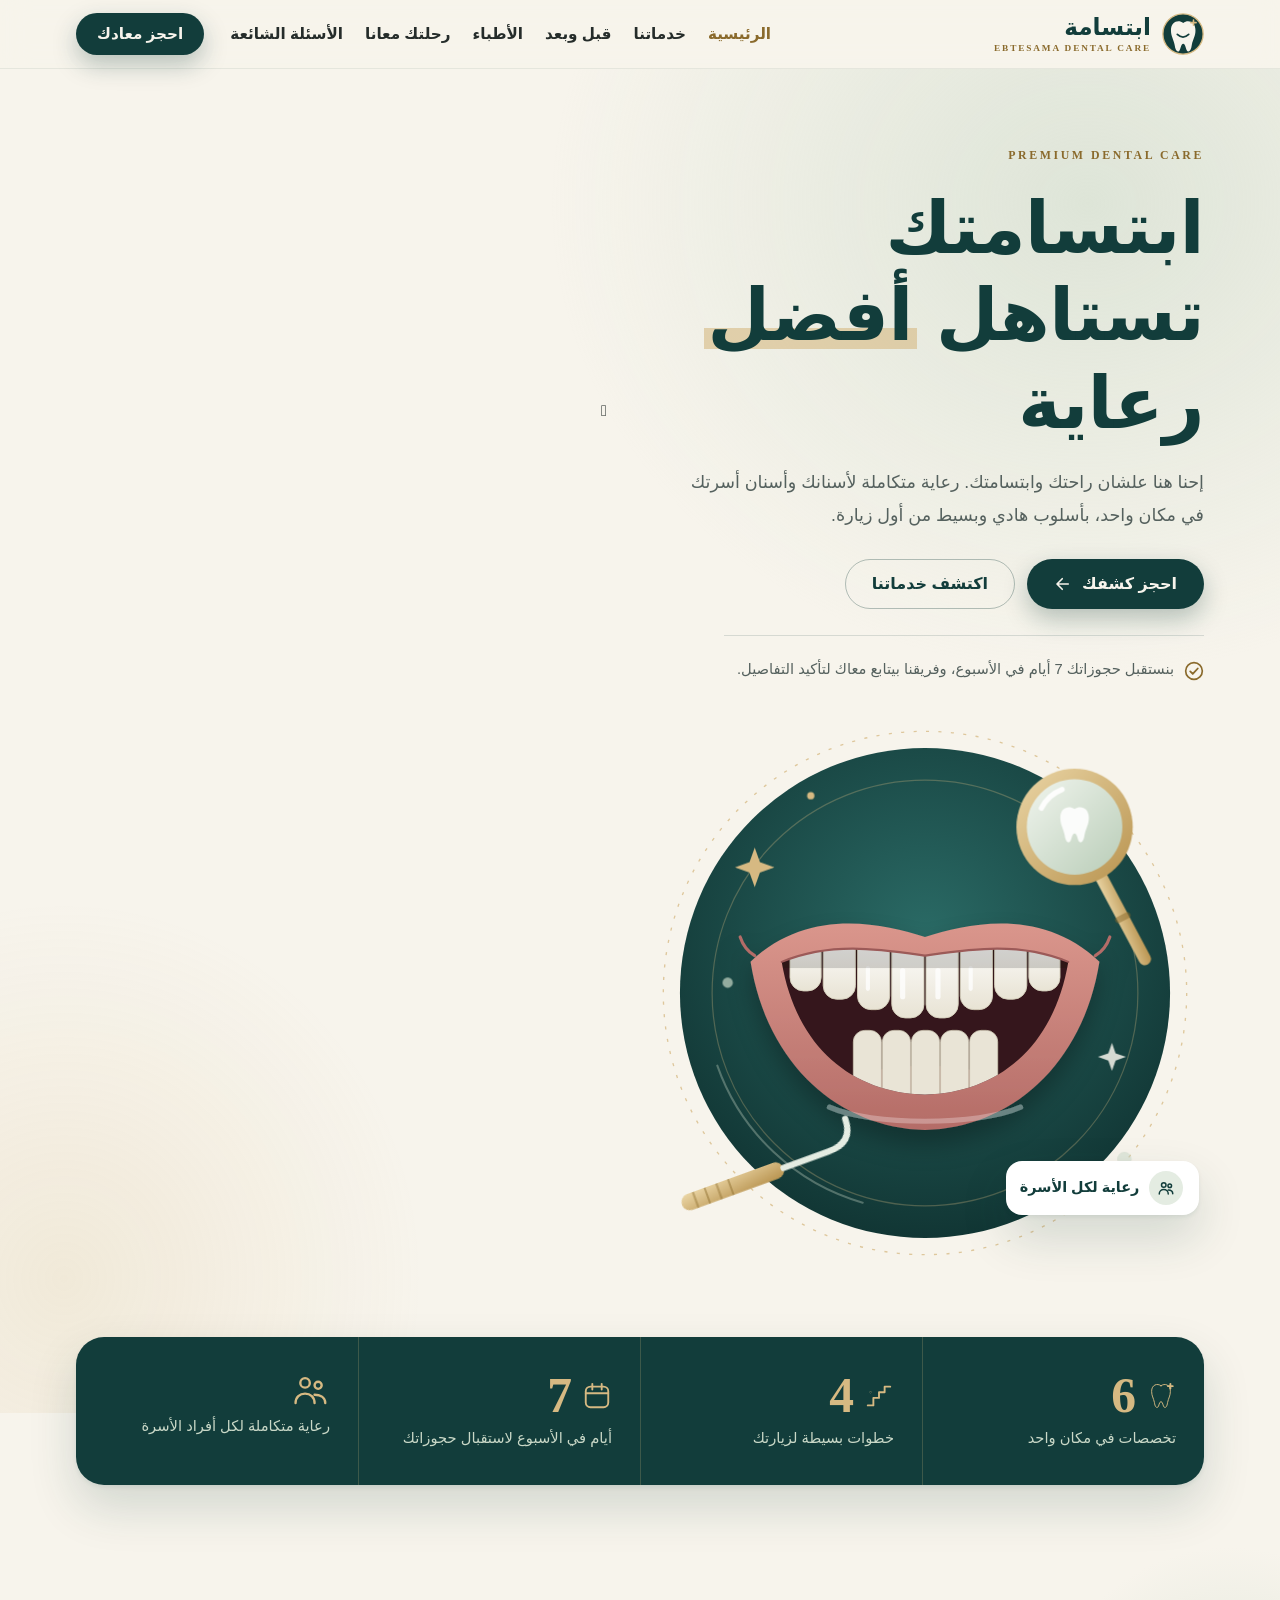
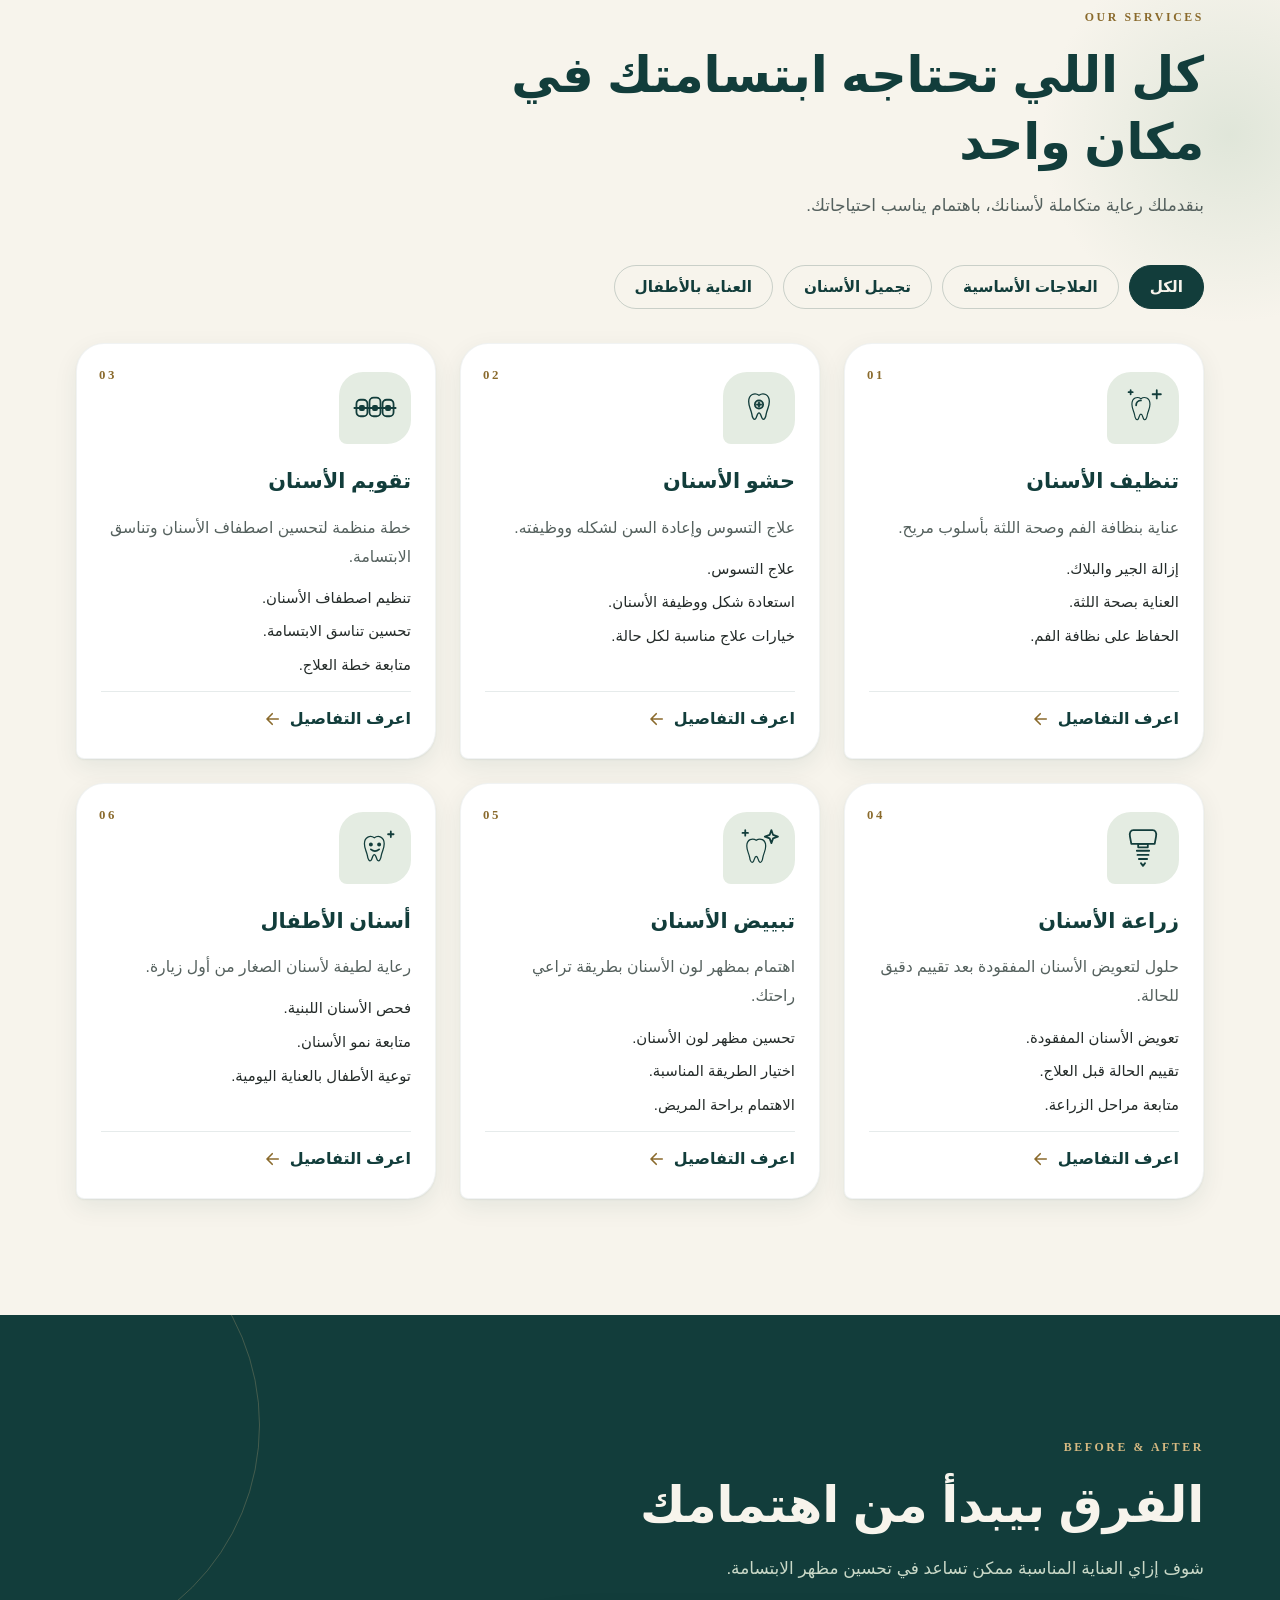
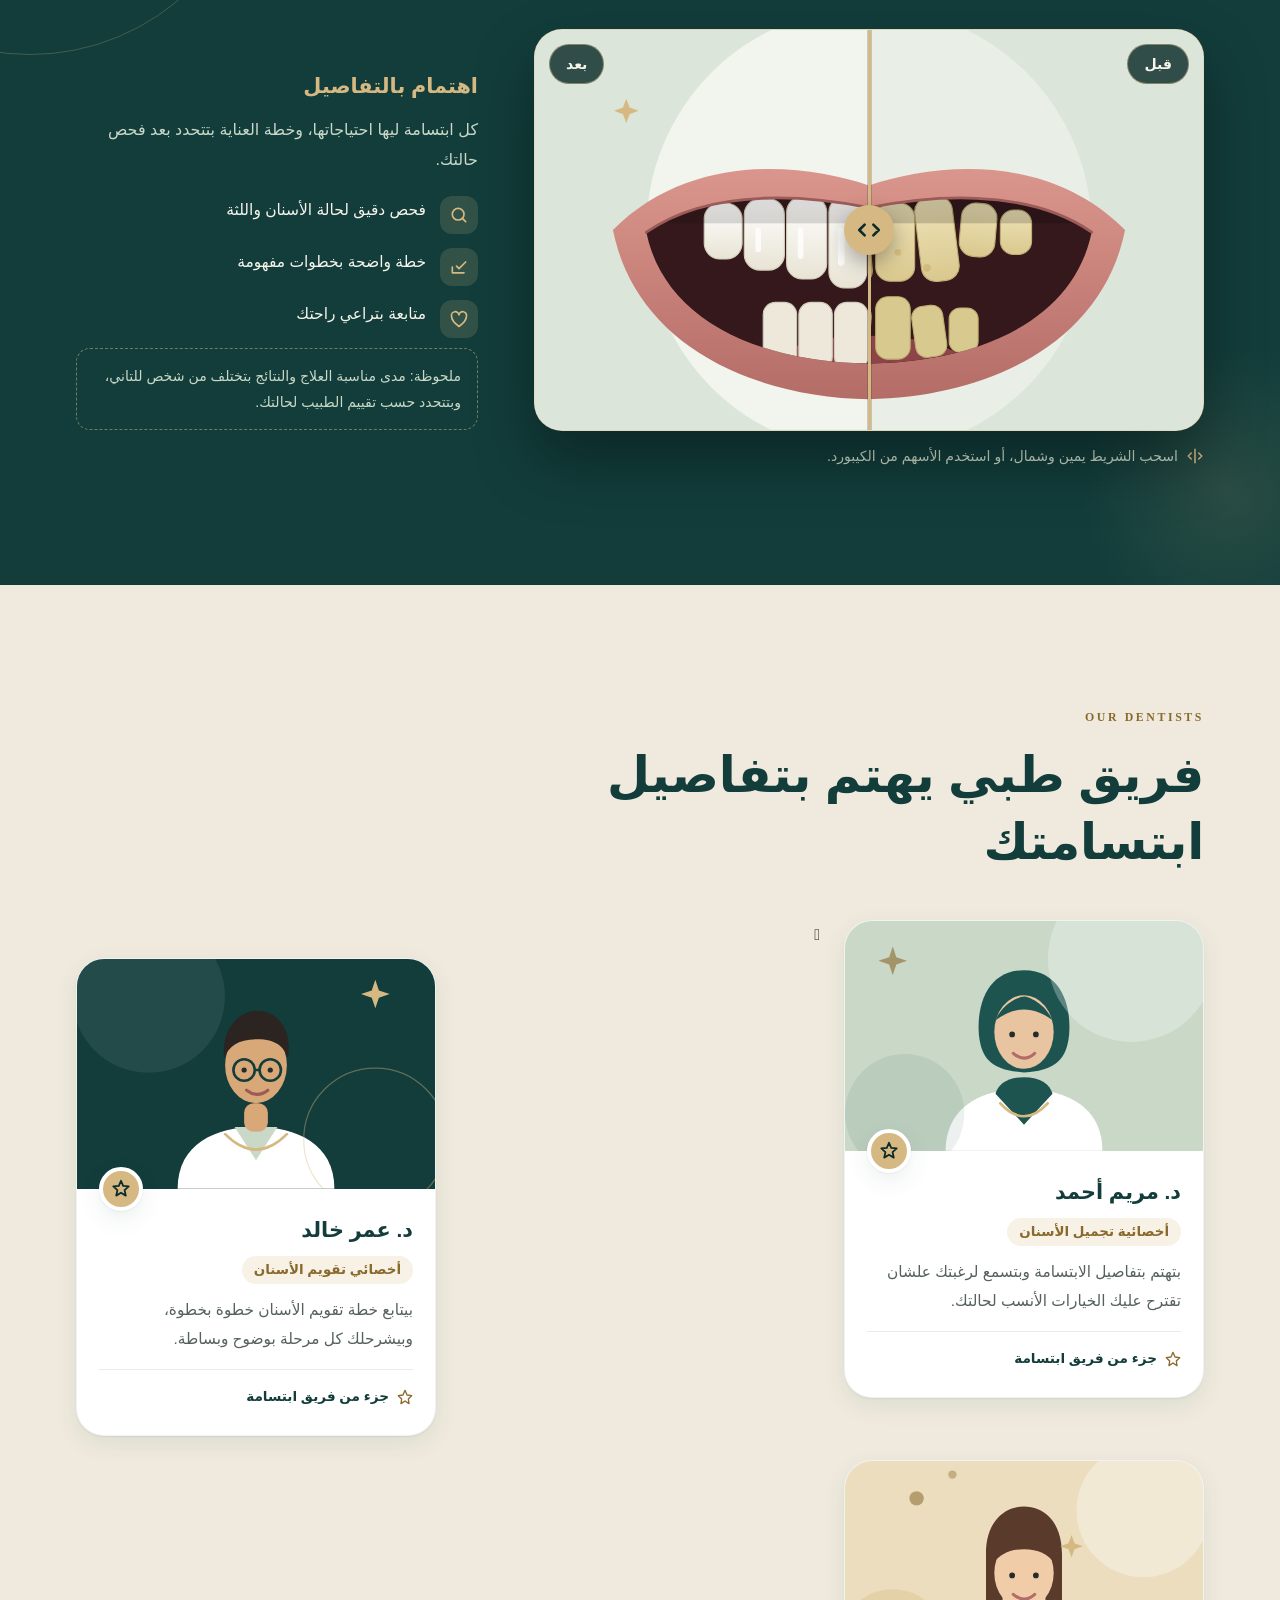
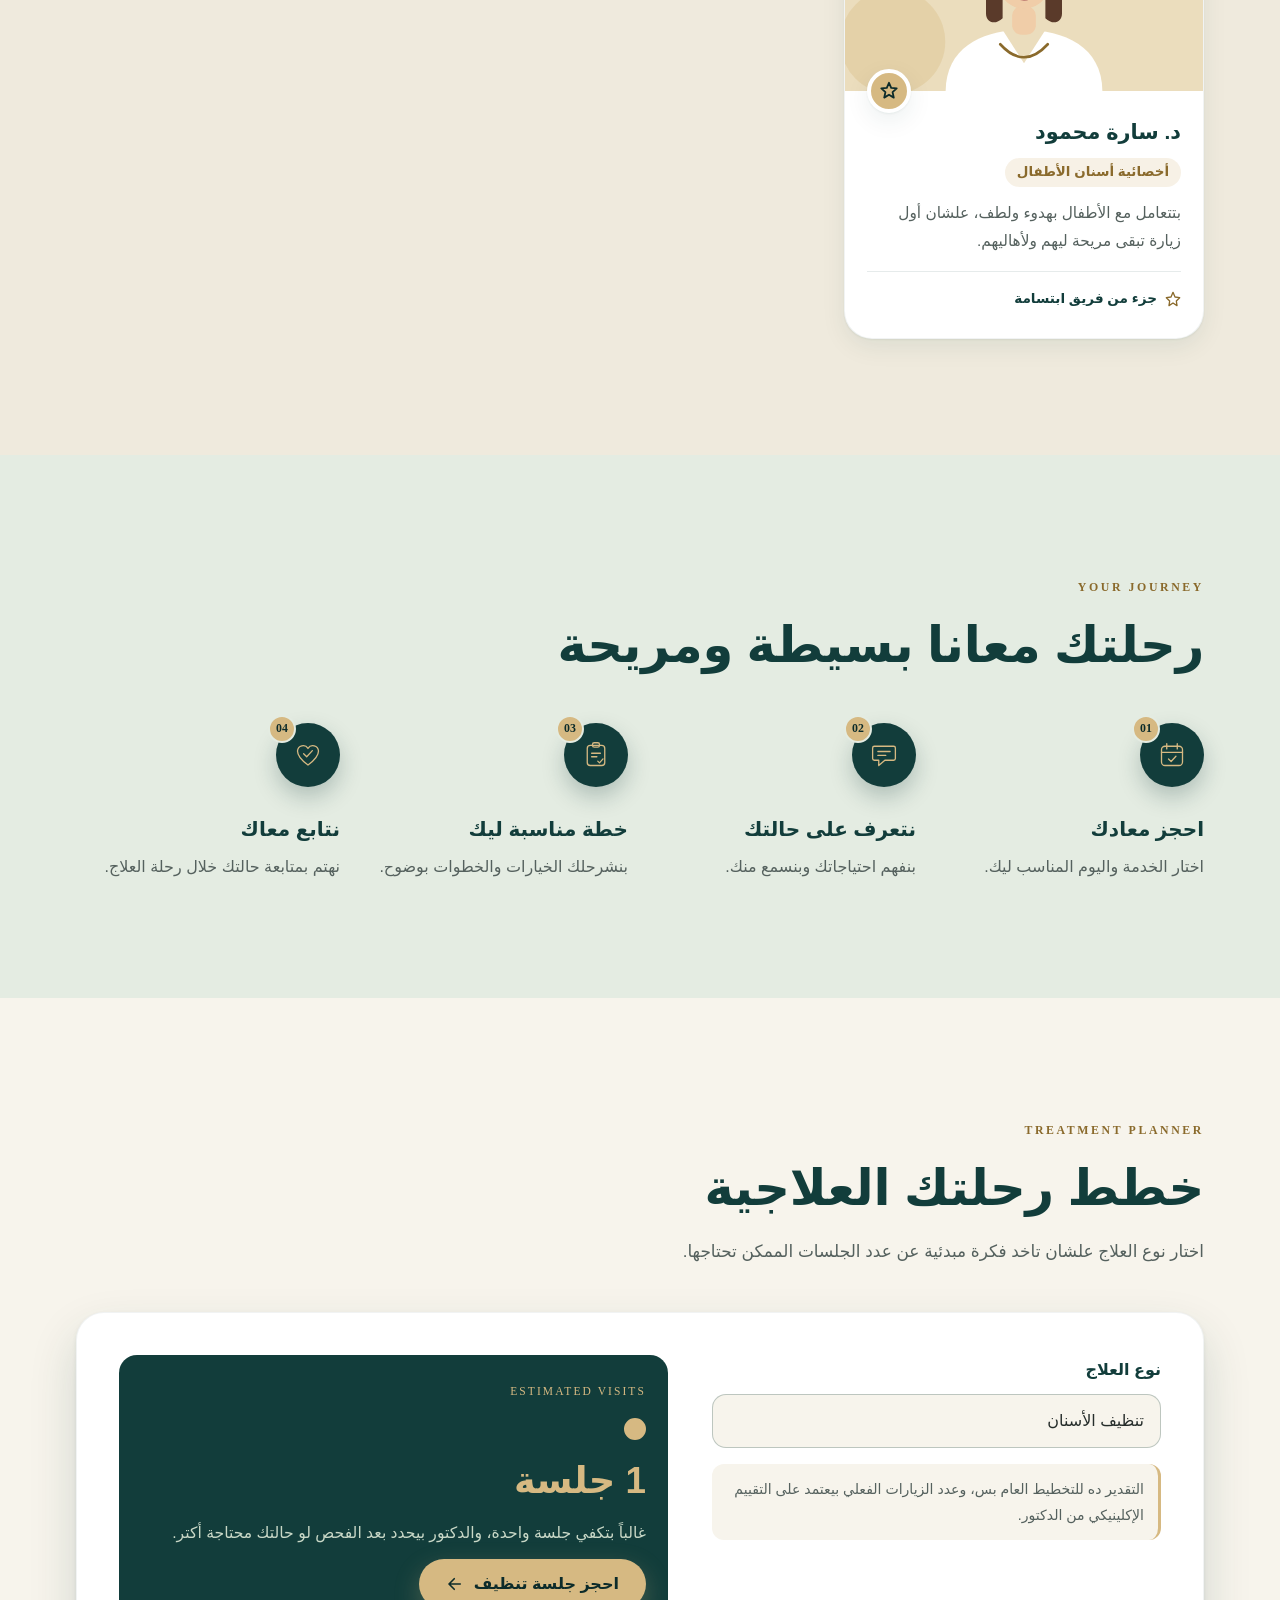
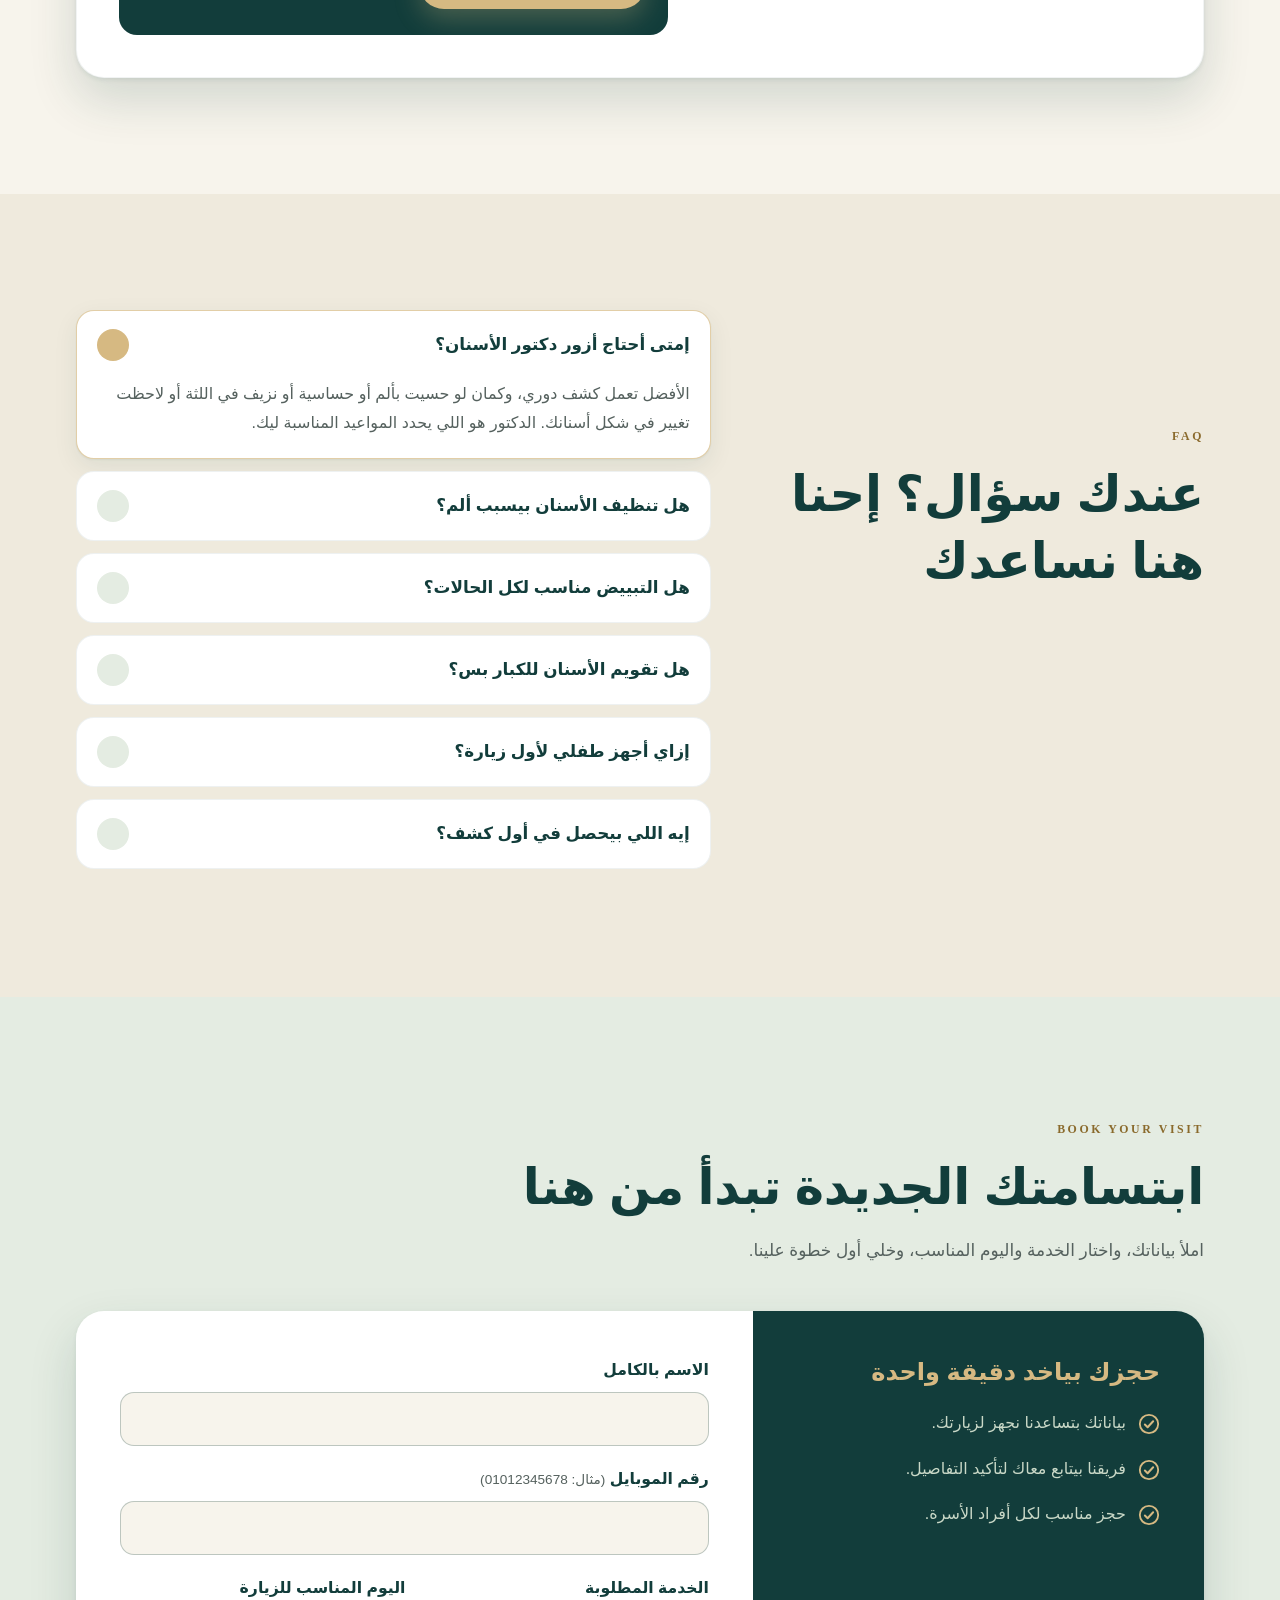
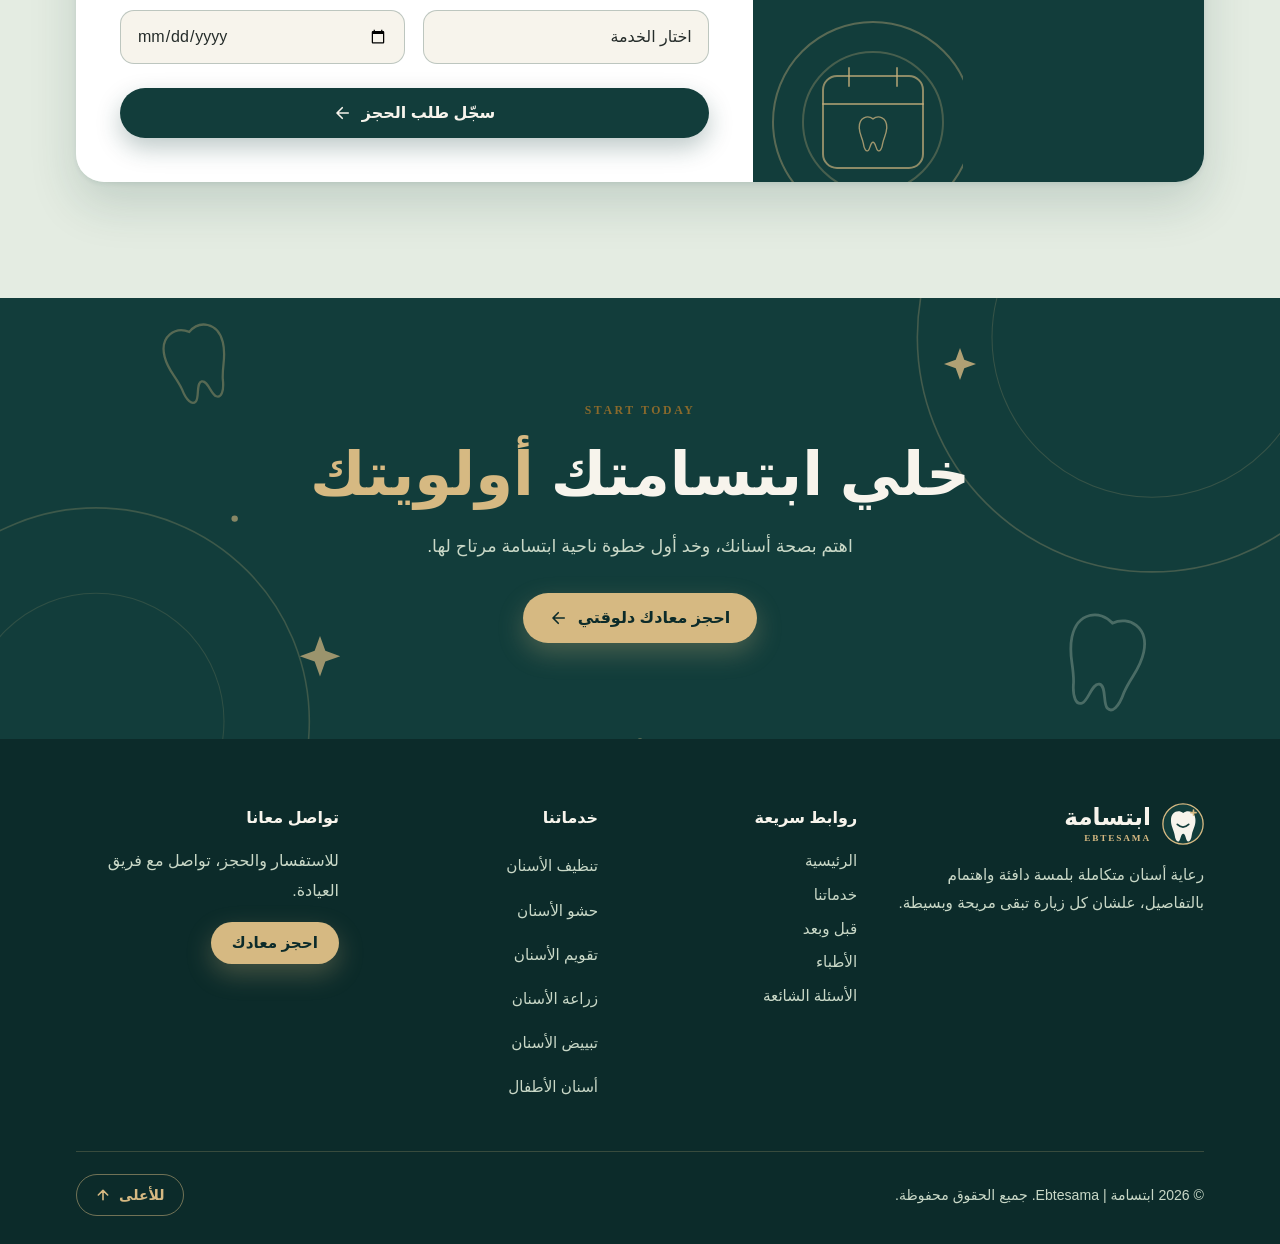
==== dental/index.html @ 40b33aa2 "Update fmt.Println message from 'Hello' to 'Goodbye'" ====
<!DOCTYPE html>

<html lang="ar" dir="rtl">
<head>
<meta charset="UTF-8">
<meta name="viewport" content="width=device-width, initial-scale=1">
<meta name="theme-color" content="
#123D3B">
<meta name="description" content="ابتسامة | Ebtesama — رعاية متكاملة لأسنانك وأسنان أسرتك في مكان واحد.">
<title>ابتسامة | Ebtesama — عيادة أسنان</title>
<style>
/* ===== Design tokens ===== */
:root{
--petrol:
#123D3B; --petrol-2:
#0C2B2A; --petrol-3:
#1D5450;
--ivory:
#F7F4EC; --ivory-2:
#EFEADD; --sage:
#C9D8C7; --sage-2:
#E4ECE2;
--champ:
#D6B982; --champ-d:
#8A6A2C; --char:
#252C2A; --muted:
#55615E; --white:#fff;
--err:
#A63A2B;
--r-lg:28px; --r-md:18px;
--shadow-1:0 1px 2px rgba(18,61,59,.06),0 8px 24px rgba(18,61,59,.08);
--shadow-2:0 2px 4px rgba(18,61,59,.08),0 22px 48px rgba(18,61,59,.16);
--font:"Segoe UI","Noto Sans Arabic","Geeza Pro",Tahoma,Arial,system-ui,sans-serif;
--serif:Georgia,"Times New Roman",serif;
--ease:cubic-bezier(.22,.8,.3,1);
--header-h:68px;
}
*,*::before,*::after{box-sizing:border-box}
html{scroll-behavior:smooth;-webkit-text-size-adjust:100%}
body{margin:0;font-family:var(--font);background:var(--ivory);color:var(--char);line-height:1.85;font-size:1rem;overflow-x:clip}
body.lock{overflow:hidden}
img,svg{max-width:100%}
h1,h2,h3,p,ul,ol{margin:0}
ul,ol{padding:0;list-style:none}
a{color:inherit;text-decoration:none}
button,input,select{font:inherit;color:inherit}
button{cursor:pointer}
section[id]{scroll-margin-top:var(--header-h)}
[tabindex="-1"]:focus{outline:none}
:focus-visible{outline:3px solid var(--champ-d);outline-offset:3px;border-radius:6px}
.on-dark :focus-visible,.dark :focus-visible{outline-color:var(--champ)}
.sr-only{position:absolute;width:1px;height:1px;overflow:hidden;clip:rect(0 0 0 0);white-space:nowrap}
.skip{position:absolute;inset-inline-start:12px;top:-60px;background:var(--petrol);color:var(--ivory);padding:10px 16px;border-radius:10px;z-index:200;transition:top .2s}
.skip:focus{top:10px}
.wrap{width:100%;max-width:1200px;margin-inline:auto;padding-inline:20px}
@media(min-width:768px){.wrap{padding-inline:36px}}
.section{position:relative;padding-block:76px;overflow:hidden}
@media(min-width:1024px){.section{padding-block:116px}}
.dark{background:var(--petrol);color:var(--ivory)}
.shape{position:absolute;pointer-events:none;border-radius:50%}

/* ===== Reusable ===== */
.kicker{display:inline-flex;align-items:center;gap:10px;font-family:var(--serif);font-size:.74rem;letter-spacing:.22em;text-transform:uppercase;color:var(--champ-d);font-weight:700}
.kicker::before{content:””;width:28px;height:1.5px;background:currentColor;display:inline-block}
.dark .kicker{color:var(--champ)}
.sec-head{max-width:720px;margin-bottom:44px}
.sec-head h2{font-size:clamp(1.85rem,5.4vw,3.1rem);line-height:1.35;font-weight:800;margin-top:12px;color:var(--petrol);letter-spacing:-.2px}
.dark .sec-head h2{color:var(--ivory)}
.sec-head p{margin-top:14px;color:var(--muted);font-size:1.06rem;max-width:560px}
.dark .sec-head p{color:var(--sage)}
.btn{display:inline-flex;align-items:center;justify-content:center;gap:10px;min-height:50px;padding:0 26px;border-radius:999px;border:1.5px solid transparent;font-weight:700;font-size:1rem;line-height:1;transition:transform .25s var(--ease),box-shadow .25s,background .25s,color .25s,border-color .25s;white-space:nowrap}
.btn svg{width:18px;height:18px;flex:none;transition:transform .25s var(--ease)}
.btn:hover svg{transform:translateX(-4px)}
.btn:active{transform:scale(.97)}
.btn-primary{background:var(--petrol);color:var(--ivory);box-shadow:0 10px 24px rgba(18,61,59,.28)}
.btn-primary:hover{background:var(--petrol-3);transform:translateY(-2px)}
.btn-gold{background:var(--champ);color:var(--petrol-2);box-shadow:0 10px 26px rgba(214,185,130,.28)}
.btn-gold:hover{background:
#E2C994;transform:translateY(-2px)}
.btn-ghost{background:transparent;border-color:rgba(18,61,59,.3);color:var(--petrol)}
.btn-ghost:hover{background:rgba(18,61,59,.06);transform:translateY(-2px)}
.btn-sm{min-height:42px;padding:0 20px;font-size:.95rem}
.reveal{}
.js .reveal{opacity:0;transform:translateY(24px);transition:opacity .8s var(--ease),transform .8s var(--ease);transition-delay:var(--d,0s)}
.js .reveal.in{opacity:1;transform:none}

/* ===== Header ===== */
.hdr{position:sticky;top:0;z-index:100;background:rgba(247,244,236,.9);-webkit-backdrop-filter:blur(14px);backdrop-filter:blur(14px);border-bottom:1px solid rgba(18,61,59,.08)}
.hdr-in{height:var(--header-h);display:flex;align-items:center;justify-content:space-between;gap:12px}
.brand{display:flex;align-items:center;gap:11px}
.brand svg{width:42px;height:42px;flex:none}
.brand-t{display:flex;flex-direction:column;line-height:1.15}
.brand-t b{font-size:1.45rem;font-weight:800;color:var(--petrol)}
.brand-t small{font-family:var(--serif);font-size:.58rem;letter-spacing:.2em;color:var(--champ-d);font-weight:700;margin-top:2px}
.nav{position:absolute;top:100%;inset-inline:0;background:var(--ivory);border-bottom:1px solid rgba(18,61,59,.1);box-shadow:0 24px 40px rgba(18,61,59,.14);padding:12px 20px 24px;visibility:hidden;opacity:0;transform:translateY(-10px);transition:opacity .3s var(--ease),transform .3s var(--ease),visibility .3s}
.nav.open{visibility:visible;opacity:1;transform:none}
.nav ul{display:flex;flex-direction:column}
.nav a.lnk{display:block;padding:14px 4px;font-weight:600;font-size:1.05rem;border-bottom:1px solid rgba(18,61,59,.08);position:relative}
.nav a.lnk[aria-current="true"]{color:var(--champ-d)}
.nav .btn{width:100%;margin-top:18px}
.hdr-cta{display:none}
.burger{width:46px;height:46px;border-radius:14px;border:1.5px solid rgba(18,61,59,.2);background:transparent;display:grid;place-content:center;gap:5px;padding:0}
.burger span{display:block;width:20px;height:2px;background:var(--petrol);border-radius:2px;transition:transform .3s var(--ease),opacity .2s}
.burger[aria-expanded="true"] span:nth-child(1){transform:translateY(7px) rotate(45deg)}
.burger[aria-expanded="true"] span:nth-child(2){opacity:0}
.burger[aria-expanded="true"] span:nth-child(3){transform:translateY(-7px) rotate(-45deg)}
@media(min-width:1100px){
.burger{display:none}
.nav{position:static;visibility:visible;opacity:1;transform:none;background:none;border:0;box-shadow:none;padding:0;display:flex;align-items:center;gap:26px}
.nav ul{flex-direction:row;gap:22px}
.nav a.lnk{padding:8px 0;border:0;font-size:.95rem}
.nav a.lnk::after{content:””;position:absolute;inset-inline:0;bottom:0;height:2px;background:var(--champ);transform:scaleX(0);transform-origin:right;transition:transform .35s var(--ease)}
.nav a.lnk:hover::after,.nav a.lnk[aria-current="true"]::after{transform:scaleX(1)}
.nav .btn{width:auto;margin:0}
}

/* ===== Hero ===== */
.hero{position:relative;padding-block:34px 120px;overflow:hidden;background:
radial-gradient(60% 50% at 85% 10%,rgba(201,216,199,.55),transparent 70%),
radial-gradient(40% 40% at 5% 90%,rgba(214,185,130,.18),transparent 70%),var(--ivory)}
.hero-grid{display:grid;gap:30px;align-items:center}
.hero-copy{position:relative;z-index:2}
.hero h1{font-size:clamp(2.35rem,9vw,4.5rem);line-height:1.22;font-weight:800;color:var(--petrol);margin-top:16px;letter-spacing:-.5px}
.hero h1 em{font-style:normal;background:linear-gradient(transparent 66%,rgba(214,185,130,.6) 66% 92%,transparent 92%);padding-inline:4px}
.hero-lead{margin-top:18px;font-size:1.1rem;color:var(--muted);max-width:520px}
.hero-ctas{display:flex;flex-wrap:wrap;gap:12px;margin-top:28px}
.hero-note{display:flex;align-items:flex-start;gap:10px;margin-top:26px;font-size:.92rem;color:var(--muted);max-width:480px;padding-top:20px;border-top:1px solid rgba(18,61,59,.14)}
.hero-note svg{width:20px;height:20px;flex:none;margin-top:5px;color:var(--champ-d)}
.hero-art-wrap{position:relative;width:min(100%,540px);margin-inline:auto}
.hero-art{width:100%;height:auto;display:block;overflow:visible}
.chip{position:absolute;inset-inline-start:-4px;bottom:9%;background:var(--white);border-radius:16px;padding:10px 16px 10px 14px;display:flex;align-items:center;gap:10px;box-shadow:var(--shadow-2);font-weight:700;font-size:.9rem;color:var(--petrol);animation:floaty 5s ease-in-out 4 alternate both}
.chip i{width:34px;height:34px;border-radius:50%;background:var(--sage-2);display:grid;place-items:center;color:var(--petrol)}
.chip svg{width:18px;height:18px}
@keyframes floaty{from{transform:translateY(0)}to{transform:translateY(-10px)}}
@keyframes spin{to{transform:rotate(360deg)}}
.fl-a{animation:floaty 5s ease-in-out 4 alternate both}
.fl-b{animation:floaty 7s ease-in-out 3 alternate both;animation-delay:.6s}
.fl-c{animation:floaty 6s ease-in-out 4 alternate-reverse both}
.fl-a,.fl-b,.fl-c{transform-box:fill-box}
@media(min-width:900px){
.hero{padding-block:70px 150px}
.hero-grid{grid-template-columns:1.05fr 1fr;gap:40px}
}

/* ===== Stats ===== */
.stats{position:relative;z-index:5;margin-top:-76px}
.stats-in{background:var(--petrol);border-radius:var(--r-lg);color:var(--ivory);display:grid;grid-template-columns:1fr 1fr;box-shadow:var(--shadow-2);position:relative;overflow:hidden}
.stats-in::before{content:””;position:absolute;inset-inline-end:-60px;top:-60px;width:180px;height:180px;border-radius:50%;border:1.5px solid rgba(214,185,130,.35)}
.stat{padding:26px 18px;position:relative;display:flex;flex-direction:column;gap:6px}
.stat:nth-child(odd){border-inline-end:1px solid rgba(214,185,130,.22)}
.stat:nth-child(-n+2){border-bottom:1px solid rgba(214,185,130,.22)}
.stat-top{display:flex;align-items:center;gap:10px}
.stat svg{width:30px;height:30px;color:var(--champ);flex:none}
.stat-num{font-family:var(--serif);font-size:2.6rem;font-weight:700;line-height:1;color:var(--champ);font-variant-numeric:tabular-nums}
.stat p{font-size:.92rem;color:var(--sage);line-height:1.6}
@media(min-width:900px){
.stats-in{grid-template-columns:repeat(4,1fr)}
.stat{padding:34px 28px}
.stat,.stat:nth-child(odd),.stat:nth-child(-n+2){border:0;border-inline-end:1px solid rgba(214,185,130,.22)}
.stat:last-child{border-inline-end:0}
.stat-num{font-size:3.1rem}
}

/* ===== Services ===== */
#services{background:var(--ivory)}
.filters{display:flex;flex-wrap:wrap;gap:10px;margin-bottom:34px}
.fbtn{min-height:44px;padding:0 20px;border-radius:999px;border:1.5px solid rgba(18,61,59,.2);background:transparent;font-weight:700;font-size:.95rem;color:var(--petrol);transition:all .25s var(--ease)}
.fbtn:hover{background:rgba(18,61,59,.06)}
.fbtn[aria-pressed="true"]{background:var(--petrol);color:var(--ivory);border-color:var(--petrol)}
.svc-grid{display:grid;gap:20px;grid-template-columns:1fr}
@media(min-width:700px){.svc-grid{grid-template-columns:1fr 1fr}}
@media(min-width:1024px){.svc-grid{grid-template-columns:repeat(3,1fr);gap:24px}}
.svc{position:relative;background:var(--white);border-radius:var(--r-lg) var(--r-lg) var(--r-lg) 8px;padding:28px 24px 24px;display:flex;flex-direction:column;gap:12px;box-shadow:var(--shadow-1);cursor:pointer;overflow:hidden;border:1px solid rgba(18,61,59,.06);transition:opacity .5s var(--ease),transform .4s var(--ease),box-shadow .4s}
.svc[hidden]{display:none}
.js .svc.reveal{transition:opacity .6s var(--ease),transform .4s var(--ease),box-shadow .4s;transition-delay:var(--d,0s)}
.js .svc.in:hover{transform:translateY(-8px);box-shadow:var(--shadow-2);transition-delay:0s}
.svc.is-out{opacity:0!important;transform:scale(.95)!important;transition-delay:0s!important}
.svc::after{content:””;position:absolute;inset-inline-end:-40px;top:-40px;width:120px;height:120px;border-radius:50%;background:radial-gradient(circle,rgba(214,185,130,.28),transparent 70%);transition:transform .5s var(--ease)}
.svc:hover::after{transform:scale(1.5)}
.svc-idx{position:absolute;inset-inline-end:22px;top:20px;font-family:var(--serif);font-size:.8rem;letter-spacing:.2em;color:var(--champ-d);font-weight:700;z-index:1}
.svc-ico{width:72px;height:72px;border-radius:24px 24px 24px 8px;background:var(--sage-2);color:var(--petrol);display:grid;place-items:center;position:relative;transition:transform .5s var(--ease),background .3s,color .3s}
.svc-ico::before{content:””;position:absolute;inset:-6px;border-radius:28px 28px 28px 12px;border:1.5px dashed rgba(138,106,44,.45);transition:transform .8s var(--ease)}
.svc:hover .svc-ico{background:var(--petrol);color:var(--champ)}
.svc:hover .svc-ico::before{transform:rotate(8deg) scale(1.04)}
.svc-ico svg{width:44px;height:44px}
.svc h3{font-size:1.3rem;font-weight:800;color:var(--petrol);margin-top:6px}
.svc>p{color:var(--muted);font-size:.98rem}
.svc ul{display:grid;gap:6px;margin-top:2px}
.svc li{display:flex;gap:10px;font-size:.93rem;align-items:flex-start}
.svc li::before{content:””;width:12px;height:2px;background:var(--champ);margin-top:.85em;flex:none;border-radius:2px}
.svc-more{margin-top:auto;padding:12px 0 0;border:0;background:none;font-weight:700;color:var(--petrol);display:inline-flex;align-items:center;gap:8px;align-self:flex-start;border-top:1px solid rgba(18,61,59,.1);width:100%}
.svc-more svg{width:18px;height:18px;transition:transform .3s var(--ease);color:var(--champ-d)}
.svc:hover .svc-more svg{transform:translateX(-6px)}

/* ===== Modal ===== */
.modal{position:fixed;inset:0;z-index:300;display:flex;align-items:flex-end;justify-content:center;background:rgba(12,43,42,.62);-webkit-backdrop-filter:blur(6px);backdrop-filter:blur(6px);opacity:0;transition:opacity .3s}
.modal[hidden]{display:none}
.modal.open{opacity:1}
.m-panel{position:relative;background:var(--ivory);width:100%;max-width:640px;max-height:92vh;overflow:auto;border-radius:28px 28px 0 0;padding:32px 22px 28px;transform:translateY(40px);transition:transform .4s var(--ease);box-shadow:var(--shadow-2)}
.modal.open .m-panel{transform:none}
@media(min-width:700px){.modal{align-items:center;padding:24px}.m-panel{border-radius:var(--r-lg);padding:40px}}
.m-close{position:absolute;inset-inline-start:14px;top:14px;width:44px;height:44px;border-radius:50%;border:1.5px solid rgba(18,61,59,.2);background:var(--white);display:grid;place-items:center;transition:transform .3s var(--ease),background .2s}
.m-close:hover{transform:rotate(90deg);background:var(--sage-2)}
.m-close svg{width:18px;height:18px}
.m-ico{width:76px;height:76px;border-radius:26px 26px 26px 8px;background:var(--petrol);color:var(--champ);display:grid;place-items:center;margin-bottom:14px}
.m-ico svg{width:46px;height:46px}
.m-panel h2{font-size:1.7rem;font-weight:800;color:var(--petrol);line-height:1.3}
.m-desc{margin-top:8px;color:var(--muted)}
.m-cols{display:grid;gap:18px;margin-top:22px}
@media(min-width:700px){.m-cols{grid-template-columns:1fr 1fr}}
.m-box{background:var(--white);border-radius:var(--r-md);padding:18px;border:1px solid rgba(18,61,59,.07)}
.m-box h3{font-size:.8rem;font-family:var(--serif);letter-spacing:.14em;color:var(--champ-d);text-transform:uppercase;margin-bottom:8px}
.m-box h3 span{font-family:var(--font);letter-spacing:0;font-size:1rem;color:var(--petrol);display:block;text-transform:none}
.m-box ul{display:grid;gap:8px}
.m-box li{display:flex;gap:10px;font-size:.95rem}
.m-box li::before{content:””;width:8px;height:8px;border-radius:50%;background:var(--champ);margin-top:.75em;flex:none}
.m-note{font-size:.85rem;color:var(--muted);margin-top:16px}
.m-foot{margin-top:22px;display:flex;flex-wrap:wrap;gap:10px}

/* ===== Before / After ===== */
#results{background:var(--petrol)}
.cmp-grid{display:grid;gap:34px;align-items:center}
@media(min-width:1000px){.cmp-grid{grid-template-columns:1.25fr .75fr;gap:56px}}
.cmp{position:relative;direction:ltr;width:100%;aspect-ratio:5/3;border-radius:var(--r-lg);overflow:hidden;box-shadow:0 30px 60px rgba(0,0,0,.35);border:1.5px solid rgba(214,185,130,.4);--pos:50%;user-select:none;-webkit-user-select:none;touch-action:pan-y;background:var(--sage-2)}
.cmp svg.layer{position:absolute;inset:0;width:100%;height:100%;display:block}
.cmp .after{clip-path:inset(0 calc(100% - var(--pos)) 0 0)}
.cmp-line{position:absolute;top:0;bottom:0;left:var(--pos);width:3px;margin-left:-1.5px;background:var(--champ);box-shadow:0 0 0 1px rgba(12,43,42,.2);pointer-events:none}
.cmp-handle{position:absolute;top:50%;left:var(--pos);width:50px;height:50px;margin:-25px 0 0 -25px;border-radius:50%;background:var(--champ);color:var(--petrol-2);display:grid;place-items:center;box-shadow:0 8px 20px rgba(0,0,0,.3);pointer-events:none;transition:transform .2s var(--ease)}
.cmp-handle svg{width:26px;height:26px}
.cmp:active .cmp-handle{transform:scale(1.12)}
.cmp input{position:absolute;inset:0;width:100%;height:100%;margin:0;opacity:0;cursor:ew-resize;touch-action:pan-y;-webkit-appearance:none;appearance:none}
.cmp input:focus-visible~.cmp-handle{outline:3px solid var(--white);outline-offset:3px}
.tag{position:absolute;top:14px;padding:6px 16px;border-radius:999px;background:rgba(12,43,42,.82);color:var(--ivory);font-weight:700;font-size:.88rem;direction:rtl;pointer-events:none;border:1px solid rgba(214,185,130,.5)}
.tag.a{left:14px}.tag.b{right:14px}
.cmp-side p{color:var(--sage);margin-top:10px}
.cmp-side ul{display:grid;gap:14px;margin-top:22px}
.cmp-side li{display:flex;gap:14px;align-items:flex-start}
.cmp-side li i{width:38px;height:38px;border-radius:12px;background:rgba(214,185,130,.16);color:var(--champ);display:grid;place-items:center;flex:none}
.cmp-side li svg{width:20px;height:20px}
.cmp-side li span{font-size:.97rem;color:var(--ivory)}
.cmp-cap{margin-top:22px;padding:14px 16px;border-radius:14px;border:1px dashed rgba(214,185,130,.5);font-size:.88rem;color:var(--sage)}
.cmp-hint{margin-top:12px;font-size:.88rem;color:var(--sage);display:flex;align-items:center;gap:8px}
.cmp-hint svg{width:18px;height:18px;color:var(--champ)}

/* ===== Doctors ===== */
#doctors{background:var(--ivory-2)}
.docs{display:grid;gap:24px}
@media(min-width:760px){.docs{grid-template-columns:repeat(3,1fr);align-items:start}.doc:nth-child(2){margin-top:38px}}
.doc{background:var(--white);border-radius:var(--r-lg);overflow:hidden;box-shadow:var(--shadow-1);transition:transform .4s var(--ease),box-shadow .4s;border:1px solid rgba(18,61,59,.06)}
.doc:hover{transform:translateY(-8px);box-shadow:var(--shadow-2)}
.doc-art{height:230px;position:relative;display:grid;place-items:end center;overflow:hidden}
.doc-art svg.portrait{width:190px;height:auto;display:block;transition:transform .5s var(--ease)}
.doc:hover .portrait{transform:scale(1.05) translateY(-4px)}
.doc-art .deco{position:absolute;inset:0;width:100%;height:100%}
.doc.d1 .doc-art{background:var(--sage)}
.doc.d2 .doc-art{background:var(--petrol)}
.doc.d3 .doc-art{background:
#EBDDBD}
.doc-body{padding:22px 22px 26px;position:relative}
.doc-badge{position:absolute;inset-inline-end:22px;top:-22px;width:44px;height:44px;border-radius:50%;background:var(--champ);color:var(--petrol-2);display:grid;place-items:center;border:4px solid var(--white);box-shadow:var(--shadow-1)}
.doc-badge svg{width:22px;height:22px}
.doc h3{font-size:1.3rem;font-weight:800;color:var(--petrol)}
.doc .spec{display:inline-block;margin-top:6px;font-size:.84rem;font-weight:700;color:var(--champ-d);background:rgba(214,185,130,.2);padding:2px 12px;border-radius:999px}
.doc p{margin-top:12px;color:var(--muted);font-size:.96rem}
.doc-line{display:flex;align-items:center;gap:8px;margin-top:16px;padding-top:14px;border-top:1px solid rgba(18,61,59,.1);font-size:.85rem;color:var(--petrol);font-weight:600}
.doc-line svg{width:16px;height:16px;color:var(--champ-d)}

/* ===== Journey ===== */
#journey{background:var(--sage-2)}
.journey{display:grid;gap:0;counter-reset:j}
.j{position:relative;padding-inline-start:84px;padding-bottom:34px;min-height:100px}
.j:last-child{padding-bottom:0}
.j::after{content:””;position:absolute;inset-inline-start:27px;top:60px;bottom:4px;width:0;border-inline-start:2px dashed var(--champ-d);opacity:.55}
.j:last-child::after{display:none}
.j-mark{position:absolute;inset-inline-start:0;top:0;width:56px;height:56px;border-radius:50%;background:var(--petrol);color:var(--champ);display:grid;place-items:center;box-shadow:0 10px 22px rgba(18,61,59,.25);transition:transform .4s var(--ease)}
.j:hover .j-mark{transform:scale(1.08) rotate(-6deg)}
.j-mark svg{width:28px;height:28px}
.j-num{position:absolute;inset-inline-end:-8px;top:-8px;min-width:28px;height:28px;border-radius:14px;background:var(--champ);color:var(--petrol-2);font-family:var(--serif);font-weight:700;font-size:.74rem;display:grid;place-items:center;border:2px solid var(--sage-2);padding-inline:4px}
.j h3{font-size:1.25rem;font-weight:800;color:var(--petrol);padding-top:4px}
.j p{color:var(--muted);margin-top:4px;max-width:300px}
@media(min-width:900px){
.journey{grid-template-columns:repeat(4,1fr);gap:24px}
.j{padding:84px 0 0;min-height:0}
.j-mark{inset-inline-start:0;width:64px;height:64px}
.j::after{inset-inline-start:64px;top:31px;bottom:auto;width:calc(100% - 40px);height:0;border-inline-start:0;border-top:2px dashed var(--champ-d)}
.j:last-child::after{display:none}
}

/* ===== Estimator ===== */
#planner{background:var(--ivory)}
.est{display:grid;gap:26px;background:var(--white);border-radius:var(--r-lg);padding:26px 22px;box-shadow:var(--shadow-2);border:1px solid rgba(18,61,59,.06);position:relative}
@media(min-width:900px){.est{grid-template-columns:.9fr 1.1fr;padding:42px;gap:44px}}
.est label{font-weight:700;color:var(--petrol);display:block;margin-bottom:10px}
.sel{position:relative}
.sel::after{content:””;position:absolute;inset-inline-end:18px;top:50%;width:9px;height:9px;border-inline-end:2.5px solid var(--petrol);border-bottom:2.5px solid var(--petrol);transform:translateY(-70%) rotate(45deg);pointer-events:none}
select,input[type=text],input[type=tel],input[type=date]{width:100%;min-height:54px;border-radius:14px;border:1.5px solid rgba(18,61,59,.25);background:var(--ivory);padding:0 16px;font-size:1rem;transition:border-color .2s,box-shadow .2s;-webkit-appearance:none;appearance:none}
select{padding-inline-end:44px;cursor:pointer}
select:focus,input:focus{border-color:var(--petrol);box-shadow:0 0 0 4px rgba(18,61,59,.12);outline:none}
.est-hint{font-size:.88rem;color:var(--muted);margin-top:16px;padding:12px 14px;background:var(--ivory);border-radius:12px;border-inline-start:3px solid var(--champ)}
.est-res{background:var(--petrol);color:var(--ivory);border-radius:var(--r-md);padding:26px 22px;position:relative;overflow:hidden;display:flex;flex-direction:column;gap:12px;min-height:260px}
.est-res::before{content:””;position:absolute;inset-inline-end:-50px;bottom:-50px;width:170px;height:170px;border-radius:50%;border:1.5px solid rgba(214,185,130,.35)}
.est-res small{font-family:var(--serif);letter-spacing:.18em;font-size:.72rem;text-transform:uppercase;color:var(--champ)}
.est-val{font-size:clamp(1.6rem,5vw,2.3rem);font-weight:800;line-height:1.35;color:var(--champ)}
.est-sub{color:var(--sage);font-size:.98rem}
.dots{display:flex;align-items:center;gap:0;margin-block:4px}
.dot{width:22px;height:22px;border-radius:50%;border:2px solid var(--champ);flex:none;transition:background .3s}
.dot.f{background:var(--champ)}
.dot.d{border-style:dashed;opacity:.75}
.dline{width:26px;height:2px;background:var(--champ);opacity:.5;flex:none}
.est-res .btn{align-self:flex-start;margin-top:auto}
.est-res.swap .est-val,.est-res.swap .est-sub,.est-res.swap .dots{animation:fadeup .45s var(--ease) both}
@keyframes fadeup{from{opacity:0;transform:translateY(10px)}to{opacity:1;transform:none}}

/* ===== FAQ ===== */
#faq{background:var(--ivory-2)}
.faq-grid{display:grid;gap:36px}
@media(min-width:960px){.faq-grid{grid-template-columns:.8fr 1.2fr;gap:70px;align-items:start}.faq-grid .sec-head{position:sticky;top:110px;margin-bottom:0}}
.faq-item{background:var(--white);border-radius:var(--r-md);margin-bottom:12px;border:1px solid rgba(18,61,59,.07);transition:box-shadow .3s,border-color .3s}
.faq-item.open{box-shadow:var(--shadow-1);border-color:rgba(214,185,130,.7)}
.faq-item h3{font-size:1rem}
.faq-q{width:100%;display:flex;align-items:center;justify-content:space-between;gap:16px;padding:18px 20px;min-height:64px;background:none;border:0;text-align:start;font-weight:700;font-size:1.05rem;color:var(--petrol);border-radius:var(--r-md)}
.faq-ico{width:32px;height:32px;border-radius:50%;background:var(--sage-2);position:relative;flex:none;transition:background .3s,transform .4s var(--ease)}
.faq-ico::before,.faq-ico::after{content:””;position:absolute;left:50%;top:50%;width:12px;height:2px;margin:-1px 0 0 -6px;background:var(--petrol);border-radius:2px;transition:transform .4s var(--ease)}
.faq-ico::after{transform:rotate(90deg)}
.faq-item.open .faq-ico{background:var(--champ)}
.faq-item.open .faq-ico::after{transform:rotate(0)}
.faq-a{display:grid;grid-template-rows:0fr;transition:grid-template-rows .4s var(--ease)}
.faq-item.open .faq-a{grid-template-rows:1fr}
.faq-a>div{overflow:hidden;visibility:hidden;transition:visibility .4s}
.faq-item.open .faq-a>div{visibility:visible}
.faq-a p{padding:0 20px 20px;color:var(--muted)}

/* ===== Booking ===== */
#booking{background:var(--sage-2)}
.book{display:grid;gap:0;border-radius:var(--r-lg);overflow:hidden;box-shadow:var(--shadow-2)}
@media(min-width:960px){.book{grid-template-columns:.8fr 1.2fr}}
.book-side{background:var(--petrol);color:var(--ivory);padding:34px 26px;position:relative;overflow:hidden;display:flex;flex-direction:column;gap:20px}
.book-side h3{font-size:1.5rem;font-weight:800;color:var(--champ);line-height:1.4}
.book-side ul{display:grid;gap:16px;position:relative;z-index:1}
.book-side li{display:flex;gap:12px;align-items:flex-start;color:var(--sage)}
.book-side li svg{width:22px;height:22px;color:var(--champ);flex:none;margin-top:5px}
.book-art{position:absolute;inset-inline-end:-30px;bottom:-30px;width:240px;opacity:.9}
.book-form{background:var(--white);padding:30px 22px}
@media(min-width:768px){.book-form,.book-side{padding:44px}}
.book-form .row{display:grid;gap:18px}
@media(min-width:700px){.book-form .row.two{grid-template-columns:1fr 1fr}}
.field{margin-bottom:18px}
.field label{display:block;font-weight:700;color:var(--petrol);margin-bottom:8px;font-size:.98rem}
.field .hint{font-weight:400;color:var(--muted);font-size:.85rem}
.field input[aria-invalid="true"],.field select[aria-invalid="true"]{border-color:var(--err);border-width:2px;background:
#FFF6F4}
.err{display:flex;align-items:flex-start;gap:8px;margin-top:8px;color:var(--err);font-size:.9rem;font-weight:600}
.err[hidden]{display:none}
.err svg{width:18px;height:18px;flex:none;margin-top:4px}
.book-form .btn{width:100%;margin-top:6px}
.success{text-align:center;padding:10px 0}
.success[hidden],.book-form form[hidden]{display:none}
.success svg.ok{width:150px;height:150px;margin-inline:auto;display:block}
.success h3{font-size:1.4rem;color:var(--petrol);font-weight:800;margin-top:10px;line-height:1.6}
.success p{color:var(--muted);margin-top:10px}
.success .sum{display:inline-flex;gap:10px;flex-wrap:wrap;justify-content:center;margin-top:16px}
.success .sum span{background:var(--sage-2);padding:4px 14px;border-radius:999px;font-weight:700;font-size:.9rem;color:var(--petrol)}
.success .btn{margin-top:24px}
.success .ok-draw{stroke-dasharray:60;stroke-dashoffset:60;animation:draw .8s .2s var(--ease) forwards}
@keyframes draw{to{stroke-dashoffset:0}}

/* ===== Final CTA ===== */
.cta{background:var(--petrol);color:var(--ivory);text-align:center;padding-block:96px;position:relative;overflow:hidden}
.cta .wrap{position:relative;z-index:2}
.cta h2{font-size:clamp(2rem,6.5vw,3.8rem);font-weight:800;line-height:1.3;color:var(--ivory)}
.cta h2 em{font-style:normal;color:var(--champ)}
.cta p{margin:16px auto 30px;max-width:520px;color:var(--sage);font-size:1.1rem}
.cta-art{position:absolute;inset:0;width:100%;height:100%;pointer-events:none}

/* ===== Footer ===== */
.foot{background:var(--petrol-2);color:var(--sage);padding-block:64px 28px}
.foot-grid{display:grid;gap:36px}
@media(min-width:800px){.foot-grid{grid-template-columns:1.4fr 1fr 1fr 1.2fr;gap:40px}}
.foot .brand-t b{color:var(--ivory)}
.foot .brand-t small{color:var(--champ)}
.foot-about{margin-top:16px;font-size:.95rem;max-width:320px}
.foot h4{margin:0 0 14px;color:var(--ivory);font-size:1rem;font-weight:800;display:flex;align-items:center;gap:10px}
.foot h4::after{content:””;height:1px;width:28px;background:var(--champ)}
.foot ul{display:grid;gap:4px}
.foot li a,.foot li button{background:none;border:0;padding:6px 0;color:var(--sage);font-size:.95rem;text-align:start;transition:color .2s,transform .2s}
.foot li a:hover,.foot li button:hover{color:var(--champ);transform:translateX(-4px)}
.foot-bottom{margin-top:44px;padding-top:22px;border-top:1px solid rgba(214,185,130,.22);display:flex;flex-wrap:wrap;gap:14px;align-items:center;justify-content:space-between;font-size:.88rem}
.totop{display:inline-flex;align-items:center;gap:8px;background:transparent;border:1.5px solid rgba(214,185,130,.5);color:var(--champ);border-radius:999px;min-height:42px;padding:0 18px;font-weight:700;transition:background .25s,transform .25s var(--ease)}
.totop:hover{background:rgba(214,185,130,.14);transform:translateY(-3px)}
.totop svg{width:16px;height:16px}

/* ===== Reduced motion ===== /
@media(prefers-reduced-motion:reduce){
html{scroll-behavior:auto}
,::before,::after{animation:none!important;transition:none!important}
.js .reveal{opacity:1;transform:none}
}
</style>

</head>
<body>
<!-- Shared SVG sprite: brand mark, tooth shape, gradients -->
<svg width="0" height="0" style="position:absolute" aria-hidden="true" focusable="false">
<defs>
<linearGradient id="g-tooth" x1="0" y1="0" x2="0" y2="1"><stop offset="0" stop-color="
#FFFFFF"/><stop offset="1" stop-color="
#E8E3D4"/></linearGradient>
<linearGradient id="g-tooth-y" x1="0" y1="0" x2="0" y2="1"><stop offset="0" stop-color="
#EFE3B8"/><stop offset="1" stop-color="
#D9C88E"/></linearGradient>
<linearGradient id="g-lip" x1="0" y1="0" x2="0" y2="1"><stop offset="0" stop-color="
#DA968C"/><stop offset="1" stop-color="
#B46C67"/></linearGradient>
<linearGradient id="g-gold" x1="0" y1="0" x2="1" y2="1"><stop offset="0" stop-color="
#EBD6A6"/><stop offset="1" stop-color="
#B8934F"/></linearGradient>
<linearGradient id="g-glass" x1="0" y1="0" x2="1" y2="1"><stop offset="0" stop-color="
#F1F5EE"/><stop offset="1" stop-color="
#B9CDB8"/></linearGradient>
<radialGradient id="g-bg" cx="50%" cy="38%" r="75%"><stop offset="0" stop-color="
#2A6A65"/><stop offset="1" stop-color="
#0C2B2A"/></radialGradient>
<symbol id="tooth" viewBox="0 0 64 64"><path d="M32 10C24 4 12 8 12 22c0 10 4 14 6 24 1 8 4 12 7 10 3-2 3-12 7-12s4 10 7 12c3 2 6-2 7-10 2-10 6-14 6-24 0-14-12-18-20-12z"/></symbol>
<symbol id="mark" viewBox="0 0 48 48">
<circle cx="24" cy="24" r="23" fill="
#123D3B" stroke="
#D6B982" stroke-width="1.5"/>
<g transform="translate(8.5 9) scale(.5)"><path d="M32 10C24 4 12 8 12 22c0 10 4 14 6 24 1 8 4 12 7 10 3-2 3-12 7-12s4 10 7 12c3 2 6-2 7-10 2-10 6-14 6-24 0-14-12-18-20-12z" fill="
#F7F4EC" transform="translate(0 0) scale(1.4) translate(-9.5 -6.5)"/></g>
<path d="M17.5 24.5q6.5 6 13 0" fill="none" stroke="
#123D3B" stroke-width="2" stroke-linecap="round"/>
<path d="M36 8v6M33 11h6" stroke="
#D6B982" stroke-width="1.8" stroke-linecap="round"/>
</symbol>
<symbol id="arrow" viewBox="0 0 24 24"><path d="M19 12H5M11 5l-7 7 7 7" fill="none" stroke="currentColor" stroke-width="2.2" stroke-linecap="round" stroke-linejoin="round"/></symbol>
<symbol id="check" viewBox="0 0 24 24"><circle cx="12" cy="12" r="10" fill="none" stroke="currentColor" stroke-width="2"/><path d="M7.5 12.5l3 3 6-6.5" fill="none" stroke="currentColor" stroke-width="2.2" stroke-linecap="round" stroke-linejoin="round"/></symbol>
</defs>
</svg>

<a class="skip" href="#main">تخطي إلى المحتوى</a>

<!-- ===== SECTION 01: NAVIGATION ===== -->

<header class="hdr" id="top">
<div class="wrap hdr-in">
<a class="brand" href="#home" aria-label="ابتسامة — الرئيسية">
<svg viewBox="0 0 48 48" aria-hidden="true"><use href="#mark"/></svg>
<span class="brand-t"><b>ابتسامة</b><small>EBTESAMA DENTAL CARE</small></span>
</a>
<nav class="nav" id="site-nav" aria-label="القائمة الرئيسية">
<ul>
<li><a class="lnk" href="#home">الرئيسية</a></li>
<li><a class="lnk" href="#services">خدماتنا</a></li>
<li><a class="lnk" href="#results">قبل وبعد</a></li>
<li><a class="lnk" href="#doctors">الأطباء</a></li>
<li><a class="lnk" href="#journey">رحلتك معانا</a></li>
<li><a class="lnk" href="#faq">الأسئلة الشائعة</a></li>
</ul>
<a class="btn btn-primary btn-sm" href="#booking">احجز معادك</a>
</nav>
<button class="burger" id="burger" type="button" aria-label="فتح القائمة" aria-expanded="false" aria-controls="site-nav"><span></span><span></span><span></span></button>
</div>
</header>

<main id="main">

<!-- ===== SECTION 02: HERO ===== -->

<section class="hero" id="home" aria-labelledby="hero-title">
<div class="wrap hero-grid">
<div class="hero-copy">
<span class="kicker">Premium Dental Care</span>
<h1 id="hero-title">ابتسامتك تستاهل <em>أفضل</em> رعاية</h1>
<p class="hero-lead">إحنا هنا علشان راحتك وابتسامتك. رعاية متكاملة لأسنانك وأسنان أسرتك في مكان واحد، بأسلوب هادي وبسيط من أول زيارة.</p>
<div class="hero-ctas">
<a class="btn btn-primary" href="#booking">احجز كشفك <svg viewBox="0 0 24 24" aria-hidden="true"><use href="#arrow"/></svg></a>
<a class="btn btn-ghost" href="#services">اكتشف خدماتنا</a>
</div>
<p class="hero-note"><svg viewBox="0 0 24 24" aria-hidden="true"><use href="#check"/></svg><span>بنستقبل حجوزاتك 7 أيام في الأسبوع، وفريقنا بيتابع معاك لتأكيد التفاصيل.</span></p>
</div>


<div class="hero-art-wrap">
  <svg class="hero-art" viewBox="0 0 520 520" role="img" aria-labelledby="ha-t ha-d">
    <title id="ha-t">رسم لابتسامة مشرقة</title>
    <desc id="ha-d">ابتسامة بأسنان بيضاء متناسقة، ومعاها مراية وأداة فحص أسنان داخل إطار أخضر أنيق.</desc>
    <defs>
      <clipPath id="hero-mouth"><path d="M122 252C170 232 218 240 260 246C302 240 350 232 398 252C384 335 330 378 260 380C190 378 136 335 122 252Z"/></clipPath>
      <filter id="hero-sh" x="-20%" y="-20%" width="140%" height="150%"><feDropShadow dx="0" dy="14" stdDeviation="12" flood-color="#000" flood-opacity=".3"/></filter>
    </defs>
    <circle cx="260" cy="260" r="252" fill="none" stroke="#D6B982" stroke-width="1.3" stroke-dasharray="3 9" opacity=".75"/>
    <circle cx="260" cy="260" r="236" fill="url(#g-bg)"/>
    <circle cx="260" cy="260" r="205" fill="none" stroke="#D6B982" stroke-opacity=".3" stroke-width="1.2"/>
    <path d="M60 330A210 210 0 0 0 200 462" fill="none" stroke="#C9D8C7" stroke-opacity=".35" stroke-width="2" stroke-linecap="round"/>
    <g class="fl-b" fill="#D6B982"><path d="M96 130l5 14 14 5-14 5-5 14-5-14-14-5 14-5z"/></g>
    <g class="fl-c" fill="#F7F4EC" opacity=".85"><path d="M440 318l3.5 10 10 3.5-10 3.5-3.5 10-3.5-10-10-3.5 10-3.5z"/></g>
    <g class="fl-a" fill="#C9D8C7"><circle cx="70" cy="250" r="5" opacity=".7"/><circle cx="452" cy="420" r="7" opacity=".5"/><circle cx="150" cy="70" r="3.5" fill="#D6B982"/></g>
    <g transform="translate(0 -22)" filter="url(#hero-sh)">
      <path d="M92 252C146 200 216 214 260 228C304 214 374 200 428 252C412 352 342 412 260 414C178 412 108 352 92 252Z" fill="url(#g-lip)"/>
      <path d="M122 252C170 232 218 240 260 246C302 240 350 232 398 252C384 335 330 378 260 380C190 378 136 335 122 252Z" fill="#35181C"/>
      <g clip-path="url(#hero-mouth)">
        <ellipse cx="260" cy="382" rx="86" ry="30" fill="#8C4448"/>
        <g fill="#E9E4D6" stroke="#CFC9B6" stroke-width=".8">
          <rect x="191" y="318" width="27" height="72" rx="11"/><rect x="219" y="318" width="27" height="72" rx="11"/><rect x="247" y="318" width="27" height="72" rx="11"/><rect x="275" y="318" width="27" height="72" rx="11"/><rect x="303" y="318" width="27" height="72" rx="11"/>
        </g>
        <g fill="url(#g-tooth)" stroke="#D5CFBC" stroke-width=".9">
          <rect x="228" y="226" width="31" height="80" rx="13"/><rect x="261" y="226" width="31" height="80" rx="13"/>
          <rect x="195" y="226" width="31" height="72" rx="13"/><rect x="294" y="226" width="31" height="72" rx="13"/>
          <rect x="162" y="226" width="31" height="62" rx="13"/><rect x="327" y="226" width="31" height="62" rx="13"/>
          <rect x="130" y="230" width="30" height="50" rx="13"/><rect x="360" y="230" width="30" height="50" rx="13"/>
        </g>
        <g fill="#fff" opacity=".75"><rect x="236" y="258" width="5" height="30" rx="2.5"/><rect x="270" y="258" width="5" height="30" rx="2.5"/><rect x="203" y="256" width="4" height="24" rx="2"/><rect x="302" y="256" width="4" height="24" rx="2"/></g>
        <rect x="110" y="236" width="300" height="22" fill="#000" opacity=".16"/>
      </g>
      <path d="M122 252C170 232 218 240 260 246C302 240 350 232 398 252" fill="none" stroke="#9C5A58" stroke-width="2" stroke-linecap="round"/>
      <path d="M168 392C208 410 312 410 352 392" fill="none" stroke="#fff" stroke-opacity=".28" stroke-width="5" stroke-linecap="round"/>
      <path d="M96 246q-10-6-14-18M424 246q10-6 14-18" fill="none" stroke="#B46C67" stroke-width="3" stroke-linecap="round"/>
    </g>
    <g class="fl-a">
      <g transform="translate(404 100)">
        <g transform="rotate(-28)"><rect x="-6" y="46" width="12" height="104" rx="6" fill="url(#g-gold)"/><rect x="-8" y="96" width="16" height="6" rx="3" fill="#8A6A2C" opacity=".5"/></g>
        <circle r="56" fill="url(#g-gold)"/>
        <circle r="46" fill="url(#g-glass)"/>
        <use href="#tooth" x="-22" y="-24" width="44" height="44" fill="#fff" fill-opacity=".9"/>
        <path d="M-32 -18A38 38 0 0 1 -12 -36" fill="none" stroke="#fff" stroke-width="5" stroke-linecap="round" opacity=".9"/>
      </g>
    </g>
    <g class="fl-c">
      <g transform="translate(26 474) rotate(-20)">
        <rect x="0" y="-8" width="104" height="16" rx="8" fill="url(#g-gold)"/>
        <g stroke="#8A6A2C" stroke-opacity=".45" stroke-width="2"><path d="M14 -8v16M26 -8v16M38 -8v16M50 -8v16"/></g>
        <path d="M104 0H150q26 0 26-24" fill="none" stroke="#E4ECE2" stroke-width="6" stroke-linecap="round"/>
      </g>
    </g>
  </svg>
  <div class="chip"><i><svg viewBox="0 0 24 24" fill="none" stroke="currentColor" stroke-width="2" stroke-linecap="round" stroke-linejoin="round" aria-hidden="true"><circle cx="9" cy="8" r="3"/><circle cx="17" cy="9" r="2.4"/><path d="M3 20c0-3.5 2.7-6 6-6s6 2.5 6 6M15 14.5c3 0 6 1.5 6 5"/></svg></i>رعاية لكل الأسرة</div>
</div>

</div>
</section>

<!-- ===== SECTION 03: TRUST & STATS ===== -->

<section class="stats" aria-label="لمحة عن خدماتنا">
<div class="wrap">
<div class="stats-in" id="stats">
<div class="stat">
<div class="stat-top">
<svg viewBox="0 0 32 32" fill="none" stroke="currentColor" stroke-width="2" stroke-linecap="round" stroke-linejoin="round" aria-hidden="true"><use href="#tooth" width="32" height="32"/><path d="M26 3v5M23.5 5.5h5"/></svg>
<span class="stat-num"><span data-count="6">6</span></span>
</div>
<p>تخصصات في مكان واحد</p>
</div>
<div class="stat">
<div class="stat-top">
<svg viewBox="0 0 32 32" fill="none" stroke="currentColor" stroke-width="2" stroke-linecap="round" stroke-linejoin="round" aria-hidden="true"><path d="M4 26h6V18h6v-6h6V6h6"/><circle cx="7" cy="12" r="0.1"/></svg>
<span class="stat-num"><span data-count="4">4</span></span>
</div>
<p>خطوات بسيطة لزيارتك</p>
</div>
<div class="stat">
<div class="stat-top">
<svg viewBox="0 0 32 32" fill="none" stroke="currentColor" stroke-width="2" stroke-linecap="round" stroke-linejoin="round" aria-hidden="true"><rect x="4" y="6" width="24" height="22" rx="5"/><path d="M4 13h24M11 3v6M21 3v6"/></svg>
<span class="stat-num"><span data-count="7">7</span></span>
</div>
<p>أيام في الأسبوع لاستقبال حجوزاتك</p>
</div>
<div class="stat">
<div class="stat-top">
<svg viewBox="0 0 32 32" fill="none" stroke="currentColor" stroke-width="2" stroke-linecap="round" stroke-linejoin="round" aria-hidden="true" style="width:38px;height:38px"><circle cx="11" cy="10" r="4"/><circle cx="22" cy="12" r="3"/><path d="M3 27c0-5 3.5-8 8-8s8 3 8 8M19 20c4 0 9 1.5 9 7"/></svg>
</div>
<p>رعاية متكاملة لكل أفراد الأسرة</p>
</div>
</div>
</div>
</section>

<!-- ===== SECTION 04: SERVICES ===== -->

<section class="section" id="services" aria-labelledby="svc-title">
<div class="shape" style="width:380px;height:380px;background:radial-gradient(circle,rgba(201,216,199,.5),transparent 70%);inset-inline-start:-140px;top:60px"></div>
<div class="wrap" style="position:relative">
<div class="sec-head reveal">
<span class="kicker">Our Services</span>
<h2 id="svc-title">كل اللي تحتاجه ابتسامتك في مكان واحد</h2>
<p>بنقدملك رعاية متكاملة لأسنانك، باهتمام يناسب احتياجاتك.</p>
</div>
<div class="filters reveal" role="group" aria-label="فلترة الخدمات" id="filters">
<button class="fbtn" type="button" data-filter="all" aria-pressed="true">الكل</button>
<button class="fbtn" type="button" data-filter="basic" aria-pressed="false">العلاجات الأساسية</button>
<button class="fbtn" type="button" data-filter="cosmetic" aria-pressed="false">تجميل الأسنان</button>
<button class="fbtn" type="button" data-filter="kids" aria-pressed="false">العناية بالأطفال</button>
</div>
<div class="svc-grid" id="svc-grid" aria-live="polite"></div>
</div>
</section>

<!-- ===== SECTION 05: BEFORE & AFTER ===== -->

<section class="section dark" id="results" aria-labelledby="res-title">
<div class="shape" style="width:460px;height:460px;border:1.5px solid rgba(214,185,130,.25);inset-inline-end:-200px;top:-120px"></div>
<div class="shape" style="width:300px;height:300px;background:radial-gradient(circle,rgba(214,185,130,.12),transparent 70%);inset-inline-start:-100px;bottom:-60px"></div>
<div class="wrap" style="position:relative">
<div class="sec-head reveal">
<span class="kicker">Before &amp; After</span>
<h2 id="res-title">الفرق بيبدأ من اهتمامك</h2>
<p>شوف إزاي العناية المناسبة ممكن تساعد في تحسين مظهر الابتسامة.</p>
</div>
<div class="cmp-grid">
<div class="reveal">
<div class="cmp" id="cmp">
<!-- BEFORE -->
<svg class="layer" viewBox="0 0 600 360" preserveAspectRatio="xMidYMid slice" role="img" aria-label="رسم لابتسامة قبل العناية: أسنان غير منتظمة ولون أقل تجانساً">
<defs><clipPath id="cp-b"><path d="M100 182C160 140 250 150 300 160C350 150 440 140 500 182C485 255 410 298 300 300C190 298 115 255 100 182Z"/></clipPath></defs>
<rect width="600" height="360" fill="
#DCE5D9"/>
<circle cx="300" cy="180" r="200" fill="
#E9EFE6"/>
<path d="M70 180C140 110 240 120 300 140C360 120 460 110 530 180C510 280 410 330 300 332C190 330 90 280 70 180Z" fill="url(#g-lip)"/>
<path d="M100 182C160 140 250 150 300 160C350 150 440 140 500 182C485 255 410 298 300 300C190 298 115 255 100 182Z" fill="
#35181C"/>
<g clip-path="url(#cp-b)">
<ellipse cx="300" cy="305" rx="90" ry="30" fill="
#8C4448"/>
<g fill="
#D8C98E" stroke="
#BFAE72" stroke-width="1">
<rect x="208" y="242" width="30" height="52" rx="11" transform="rotate(-6 223 268)"/>
<rect x="240" y="236" width="28" height="60" rx="10"/>
<rect x="271" y="246" width="30" height="48" rx="11" transform="rotate(5 286 270)"/>
<rect x="306" y="240" width="31" height="56" rx="11"/>
<rect x="340" y="248" width="28" height="46" rx="10" transform="rotate(-8 354 270)"/>
<rect x="372" y="250" width="26" height="40" rx="10"/>
</g>
<g fill="url(#g-tooth-y)" stroke="
#BFAE72" stroke-width="1">
<rect x="268" y="148" width="33" height="82" rx="13" transform="rotate(-4 284 190)"/>
<rect x="306" y="156" width="35" height="70" rx="13"/>
<rect x="226" y="148" width="38" height="64" rx="14" transform="rotate(6 245 180)"/>
<rect x="344" y="150" width="34" height="76" rx="13" transform="rotate(-7 361 188)"/>
<rect x="186" y="156" width="34" height="56" rx="13" transform="rotate(-3 203 184)"/>
<rect x="382" y="156" width="32" height="48" rx="13" transform="rotate(5 398 180)"/>
<rect x="152" y="160" width="30" height="42" rx="12"/>
<rect x="418" y="162" width="28" height="40" rx="12"/>
</g>
<g fill="
#B8923F" opacity=".28"><circle cx="287" cy="205" r="4"/><circle cx="326" cy="200" r="3"/><circle cx="352" cy="214" r="3.5"/><circle cx="238" cy="196" r="3"/></g>
<rect x="90" y="150" width="420" height="24" fill="#000" opacity=".18"/>
</g>
<path d="M100 182C160 140 250 150 300 160C350 150 440 140 500 182" fill="none" stroke="
#9C5A58" stroke-width="2.5" stroke-linecap="round"/>
</svg>
<!-- AFTER -->
<svg class="layer after" viewBox="0 0 600 360" preserveAspectRatio="xMidYMid slice" role="img" aria-label="رسم لابتسامة بعد العناية: أسنان أكثر انتظاماً ولون أفتح">
<defs><clipPath id="cp-a"><path d="M100 182C160 140 250 150 300 160C350 150 440 140 500 182C485 255 410 298 300 300C190 298 115 255 100 182Z"/></clipPath></defs>
<rect width="600" height="360" fill="
#DCE5D9"/>
<circle cx="300" cy="180" r="200" fill="
#F1F5EE"/>
<path d="M70 180C140 110 240 120 300 140C360 120 460 110 530 180C510 280 410 330 300 332C190 330 90 280 70 180Z" fill="url(#g-lip)"/>
<path d="M100 182C160 140 250 150 300 160C350 150 440 140 500 182C485 255 410 298 300 300C190 298 115 255 100 182Z" fill="
#35181C"/>
<g clip-path="url(#cp-a)">
<ellipse cx="300" cy="305" rx="90" ry="30" fill="
#8C4448"/>
<g fill="
#EDE8DA" stroke="
#D2CCBA" stroke-width="1">
<rect x="205" y="245" width="30" height="60" rx="11"/><rect x="237" y="245" width="30" height="60" rx="11"/><rect x="269" y="245" width="30" height="60" rx="11"/><rect x="301" y="245" width="30" height="60" rx="11"/><rect x="333" y="245" width="30" height="60" rx="11"/><rect x="365" y="245" width="30" height="60" rx="11"/>
</g>
<g fill="url(#g-tooth)" stroke="
#D5CFBC" stroke-width="1">
<rect x="264" y="150" width="34" height="82" rx="14"/><rect x="302" y="150" width="34" height="82" rx="14"/>
<rect x="226" y="150" width="36" height="74" rx="14"/><rect x="338" y="150" width="36" height="74" rx="14"/>
<rect x="188" y="152" width="36" height="64" rx="14"/><rect x="376" y="152" width="36" height="64" rx="14"/>
<rect x="152" y="156" width="34" height="50" rx="14"/><rect x="414" y="156" width="34" height="50" rx="14"/>
</g>
<g fill="#fff" opacity=".8"><rect x="272" y="178" width="6" height="34" rx="3"/><rect x="316" y="178" width="6" height="34" rx="3"/><rect x="236" y="178" width="5" height="28" rx="2.5"/><rect x="352" y="178" width="5" height="28" rx="2.5"/><rect x="198" y="178" width="5" height="22" rx="2.5"/><rect x="390" y="178" width="5" height="22" rx="2.5"/></g>
<rect x="90" y="150" width="420" height="24" fill="#000" opacity=".14"/>
</g>
<path d="M100 182C160 140 250 150 300 160C350 150 440 140 500 182" fill="none" stroke="
#9C5A58" stroke-width="2.5" stroke-linecap="round"/>
<g fill="
#D6B982"><path d="M508 70l4 11 11 4-11 4-4 11-4-11-11-4 11-4z"/><path d="M82 62l3 8 8 3-8 3-3 8-3-8-8-3 8-3z"/></g>
</svg>
<span class="tag a" aria-hidden="true">بعد</span><span class="tag b" aria-hidden="true">قبل</span>
<div class="cmp-line" aria-hidden="true"></div>
<input type="range" id="cmp-range" min="0" max="100" step="1" value="50" aria-label="شريط المقارنة بين قبل وبعد" aria-valuetext="نص الصورة ظاهر من كل جهة">
<div class="cmp-handle" aria-hidden="true"><svg viewBox="0 0 24 24" fill="none" stroke="currentColor" stroke-width="2.4" stroke-linecap="round" stroke-linejoin="round"><path d="M8 7l-5 5 5 5M16 7l5 5-5 5"/></svg></div>
</div>
<p class="cmp-hint"><svg viewBox="0 0 24 24" fill="none" stroke="currentColor" stroke-width="2" stroke-linecap="round" stroke-linejoin="round" aria-hidden="true"><path d="M12 3v18M7 8l-4 4 4 4M17 8l4 4-4 4"/></svg>اسحب الشريط يمين وشمال، أو استخدم الأسهم من الكيبورد.</p>
</div>
<div class="cmp-side reveal" style="--d:.15s">
<h3 style="color:var(--champ);font-size:1.3rem;font-weight:800">اهتمام بالتفاصيل</h3>
<p>كل ابتسامة ليها احتياجاتها، وخطة العناية بتتحدد بعد فحص حالتك.</p>
<ul>
<li><i><svg viewBox="0 0 24 24" fill="none" stroke="currentColor" stroke-width="2" stroke-linecap="round" stroke-linejoin="round" aria-hidden="true"><circle cx="11" cy="11" r="7"/><path d="M20 20l-4-4"/></svg></i><span>فحص دقيق لحالة الأسنان واللثة</span></li>
<li><i><svg viewBox="0 0 24 24" fill="none" stroke="currentColor" stroke-width="2" stroke-linecap="round" stroke-linejoin="round" aria-hidden="true"><path d="M9 11l3 3 8-8M4 12v7h14"/></svg></i><span>خطة واضحة بخطوات مفهومة</span></li>
<li><i><svg viewBox="0 0 24 24" fill="none" stroke="currentColor" stroke-width="2" stroke-linecap="round" stroke-linejoin="round" aria-hidden="true"><path d="M12 21C5 16 3 12 3 8.5A4.5 4.5 0 0 1 12 7a4.5 4.5 0 0 1 9 1.5C21 12 19 16 12 21z"/></svg></i><span>متابعة بتراعي راحتك</span></li>
</ul>
<p class="cmp-cap">ملحوظة: مدى مناسبة العلاج والنتائج بتختلف من شخص للتاني، وبتتحدد حسب تقييم الطبيب لحالتك.</p>
</div>
</div>
</div>
</section>

<!-- ===== SECTION 06: DENTISTS ===== -->

<section class="section" id="doctors" aria-labelledby="doc-title">
<div class="wrap">
<div class="sec-head reveal">
<span class="kicker">Our Dentists</span>
<h2 id="doc-title">فريق طبي يهتم بتفاصيل ابتسامتك</h2>
</div>
<div class="docs">
<article class="doc d1 reveal">
<div class="doc-art">
<svg class="deco" viewBox="0 0 300 230" preserveAspectRatio="xMidYMid slice" aria-hidden="true"><circle cx="240" cy="50" r="70" fill="#fff" opacity=".28"/><circle cx="50" cy="180" r="50" fill="
#123D3B" opacity=".08"/><path d="M40 40l3 9 9 3-9 3-3 9-3-9-9-3 9-3z" fill="
#8A6A2C" opacity=".6"/></svg>
<svg class="portrait" viewBox="0 0 160 180" role="img" aria-label="رسم تعبيري لـ د. مريم أحمد">
<path d="M14 180C14 142 46 128 80 128S146 142 146 180Z" fill="#fff"/>
<path d="M62 128l18 30 18-30" fill="
#C9D8C7"/>
<path d="M80 28C50 28 40 56 42 82c2 20 10 30 38 32 28-2 36-12 38-32 2-26-8-54-38-54z" fill="
#1D5450"/>
<path d="M80 118c-14 0-22 6-24 14l24 26 24-26c-2-8-10-14-24-14z" fill="
#1D5450"/>
<ellipse cx="80" cy="80" rx="25" ry="31" fill="
#E8C4A0"/>
<path d="M56 70c6-14 20-20 24-20s18 6 24 20c-8-6-16-9-24-9s-16 3-24 9z" fill="
#1D5450"/>
<circle cx="70" cy="82" r="2.4" fill="
#252C2A"/><circle cx="90" cy="82" r="2.4" fill="
#252C2A"/>
<path d="M71 98q9 8 18 0" fill="none" stroke="
#B46C67" stroke-width="2.6" stroke-linecap="round"/>
<path d="M60 140q20 22 40 0" fill="none" stroke="
#D6B982" stroke-width="2.2" stroke-linecap="round"/>
</svg>
</div>
<div class="doc-body">
<span class="doc-badge"><svg viewBox="0 0 24 24" fill="none" stroke="currentColor" stroke-width="2" stroke-linecap="round" stroke-linejoin="round" aria-hidden="true"><path d="M12 3l2.4 5.6 6 .6-4.5 4 1.3 6L12 16l-5.2 3.2 1.3-6-4.5-4 6-.6z"/></svg></span>
<h3>د. مريم أحمد</h3>
<span class="spec">أخصائية تجميل الأسنان</span>
<p>بتهتم بتفاصيل الابتسامة وبتسمع لرغبتك علشان تقترح عليك الخيارات الأنسب لحالتك.</p>
<div class="doc-line"><svg viewBox="0 0 24 24" fill="none" stroke="currentColor" stroke-width="2" stroke-linecap="round" stroke-linejoin="round" aria-hidden="true"><path d="M12 2l3 7 7 1-5 5 1 7-6-4-6 4 1-7-5-5 7-1z"/></svg>جزء من فريق ابتسامة</div>
</div>
</article>


  <article class="doc d2 reveal" style="--d:.1s">
    <div class="doc-art">
      <svg class="deco" viewBox="0 0 300 230" preserveAspectRatio="xMidYMid slice" aria-hidden="true"><circle cx="60" cy="50" r="64" fill="#fff" opacity=".07"/><circle cx="250" cy="170" r="60" fill="none" stroke="#D6B982" stroke-opacity=".4"/><path d="M250 36l3 9 9 3-9 3-3 9-3-9-9-3 9-3z" fill="#D6B982"/></svg>
      <svg class="portrait" viewBox="0 0 160 180" role="img" aria-label="رسم تعبيري لـ د. عمر خالد">
        <path d="M14 180C14 142 46 128 80 128S146 142 146 180Z" fill="#fff"/>
        <path d="M62 128l18 28 18-28" fill="#C9D8C7"/>
        <rect x="70" y="108" width="20" height="24" rx="8" fill="#D9A878"/>
        <ellipse cx="80" cy="76" rx="26" ry="32" fill="#D9A878"/>
        <path d="M53 70c-2-24 12-40 28-40s30 14 26 40c-4-10-10-16-26-16s-24 6-28 16z" fill="#2B2420"/>
        <circle cx="70" cy="80" r="9" fill="none" stroke="#123D3B" stroke-width="2.2"/><circle cx="92" cy="80" r="9" fill="none" stroke="#123D3B" stroke-width="2.2"/><path d="M79 80h4" stroke="#123D3B" stroke-width="2.2"/>
        <circle cx="70" cy="80" r="2.2" fill="#252C2A"/><circle cx="92" cy="80" r="2.2" fill="#252C2A"/>
        <path d="M72 97q9 7 18 0" fill="none" stroke="#9C5A58" stroke-width="2.6" stroke-linecap="round"/>
        <path d="M54 134q26 26 52 0" fill="none" stroke="#D6B982" stroke-width="2.2" stroke-linecap="round"/>
      </svg>
    </div>
    <div class="doc-body">
      <span class="doc-badge"><svg viewBox="0 0 24 24" fill="none" stroke="currentColor" stroke-width="2" stroke-linecap="round" stroke-linejoin="round" aria-hidden="true"><path d="M12 3l2.4 5.6 6 .6-4.5 4 1.3 6L12 16l-5.2 3.2 1.3-6-4.5-4 6-.6z"/></svg></span>
      <h3>د. عمر خالد</h3>
      <span class="spec">أخصائي تقويم الأسنان</span>
      <p>بيتابع خطة تقويم الأسنان خطوة بخطوة، وبيشرحلك كل مرحلة بوضوح وبساطة.</p>
      <div class="doc-line"><svg viewBox="0 0 24 24" fill="none" stroke="currentColor" stroke-width="2" stroke-linecap="round" stroke-linejoin="round" aria-hidden="true"><path d="M12 2l3 7 7 1-5 5 1 7-6-4-6 4 1-7-5-5 7-1z"/></svg>جزء من فريق ابتسامة</div>
    </div>
  </article>

  <article class="doc d3 reveal" style="--d:.2s">
    <div class="doc-art">
      <svg class="deco" viewBox="0 0 300 230" preserveAspectRatio="xMidYMid slice" aria-hidden="true"><circle cx="250" cy="60" r="56" fill="#fff" opacity=".35"/><circle cx="40" cy="170" r="44" fill="#D6B982" opacity=".35"/><circle cx="60" cy="50" r="6" fill="#8A6A2C" opacity=".55"/><circle cx="90" cy="30" r="3.5" fill="#8A6A2C" opacity=".4"/></svg>
      <svg class="portrait" viewBox="0 0 160 180" role="img" aria-label="رسم تعبيري لـ د. سارة محمود">
        <path d="M14 180C14 142 46 128 80 128S146 142 146 180Z" fill="#fff"/>
        <path d="M62 128l18 28 18-28" fill="#EBDDBD"/>
        <path d="M48 64c0-28 16-40 32-40s32 12 32 40v50c0 8-8 10-14 4V74H62v44c-6 6-14 4-14-4z" fill="#5A3A2A"/>
        <rect x="70" y="108" width="20" height="24" rx="8" fill="#F0CDA8"/>
        <ellipse cx="80" cy="80" rx="25" ry="30" fill="#F0CDA8"/>
        <path d="M54 72c2-18 14-26 28-26 14 0 24 8 24 26-6-8-14-12-26-12s-20 4-26 12z" fill="#5A3A2A"/>
        <circle cx="70" cy="82" r="2.4" fill="#252C2A"/><circle cx="90" cy="82" r="2.4" fill="#252C2A"/>
        <path d="M71 98q9 8 18 0" fill="none" stroke="#B46C67" stroke-width="2.6" stroke-linecap="round"/>
        <path d="M60 140q20 22 40 0" fill="none" stroke="#8A6A2C" stroke-width="2.2" stroke-linecap="round"/>
        <path d="M120 48l2.5 7 7 2.5-7 2.5-2.5 7-2.5-7-7-2.5 7-2.5z" fill="#D6B982"/>
      </svg>
    </div>
    <div class="doc-body">
      <span class="doc-badge"><svg viewBox="0 0 24 24" fill="none" stroke="currentColor" stroke-width="2" stroke-linecap="round" stroke-linejoin="round" aria-hidden="true"><path d="M12 3l2.4 5.6 6 .6-4.5 4 1.3 6L12 16l-5.2 3.2 1.3-6-4.5-4 6-.6z"/></svg></span>
      <h3>د. سارة محمود</h3>
      <span class="spec">أخصائية أسنان الأطفال</span>
      <p>بتتعامل مع الأطفال بهدوء ولطف، علشان أول زيارة تبقى مريحة ليهم ولأهاليهم.</p>
      <div class="doc-line"><svg viewBox="0 0 24 24" fill="none" stroke="currentColor" stroke-width="2" stroke-linecap="round" stroke-linejoin="round" aria-hidden="true"><path d="M12 2l3 7 7 1-5 5 1 7-6-4-6 4 1-7-5-5 7-1z"/></svg>جزء من فريق ابتسامة</div>
    </div>
  </article>
</div>

</div>
</section>

<!-- ===== SECTION 07: JOURNEY ===== -->

<section class="section" id="journey" aria-labelledby="jr-title">
<div class="wrap">
<div class="sec-head reveal">
<span class="kicker">Your Journey</span>
<h2 id="jr-title">رحلتك معانا بسيطة ومريحة</h2>
</div>
<ol class="journey">
<li class="j reveal">
<span class="j-mark"><svg viewBox="0 0 64 64" fill="none" stroke="currentColor" stroke-width="3" stroke-linecap="round" stroke-linejoin="round" aria-hidden="true"><rect x="8" y="12" width="48" height="44" rx="8"/><path d="M8 26h48M20 6v12M44 6v12M24 41l6 6 11-12"/></svg><span class="j-num">01</span></span>
<h3>احجز معادك</h3><p>اختار الخدمة واليوم المناسب ليك.</p>
</li>
<li class="j reveal" style="--d:.1s">
<span class="j-mark"><svg viewBox="0 0 64 64" fill="none" stroke="currentColor" stroke-width="3" stroke-linecap="round" stroke-linejoin="round" aria-hidden="true"><path d="M10 12h44a4 4 0 0 1 4 4v24a4 4 0 0 1-4 4H34L20 56V44H10a4 4 0 0 1-4-4V16a4 4 0 0 1 4-4z"/><path d="M18 24h28M18 33h18"/></svg><span class="j-num">02</span></span>
<h3>نتعرف على حالتك</h3><p>بنفهم احتياجاتك وبنسمع منك.</p>
</li>
<li class="j reveal" style="--d:.2s">
<span class="j-mark"><svg viewBox="0 0 64 64" fill="none" stroke="currentColor" stroke-width="3" stroke-linecap="round" stroke-linejoin="round" aria-hidden="true"><rect x="12" y="10" width="40" height="46" rx="7"/><rect x="24" y="4" width="16" height="10" rx="4"/><path d="M22 28h20M22 36h12M36 46l4 4 8-9"/></svg><span class="j-num">03</span></span>
<h3>خطة مناسبة ليك</h3><p>بنشرحلك الخيارات والخطوات بوضوح.</p>
</li>
<li class="j reveal" style="--d:.3s">
<span class="j-mark"><svg viewBox="0 0 64 64" fill="none" stroke="currentColor" stroke-width="3" stroke-linecap="round" stroke-linejoin="round" aria-hidden="true"><path d="M32 55C14 42 8 33 8 23a13 13 0 0 1 24-6 13 13 0 0 1 24 6c0 10-6 19-24 32z"/><path d="M22 29l7 7 13-14"/></svg><span class="j-num">04</span></span>
<h3>نتابع معاك</h3><p>نهتم بمتابعة حالتك خلال رحلة العلاج.</p>
</li>
</ol>
</div>
</section>

<!-- ===== SECTION 08: ESTIMATOR ===== -->

<section class="section" id="planner" aria-labelledby="est-title">
<div class="wrap">
<div class="sec-head reveal">
<span class="kicker">Treatment Planner</span>
<h2 id="est-title">خطط رحلتك العلاجية</h2>
<p>اختار نوع العلاج علشان تاخد فكرة مبدئية عن عدد الجلسات الممكن تحتاجها.</p>
</div>
<div class="est reveal">
<div>
<label for="est-select">نوع العلاج</label>
<div class="sel">
<select id="est-select">
<option value="cleaning">تنظيف الأسنان</option>
<option value="filling">حشو الأسنان</option>
<option value="whitening">تبييض الأسنان</option>
<option value="braces">تقويم الأسنان</option>
<option value="implant">زراعة الأسنان</option>
</select>
</div>
<p class="est-hint">التقدير ده للتخطيط العام بس، وعدد الزيارات الفعلي بيعتمد على التقييم الإكلينيكي من الدكتور.</p>
</div>
<div class="est-res" id="est-res" aria-live="polite">
<small>Estimated Visits</small>
<div class="dots" id="est-dots" aria-hidden="true"></div>
<div class="est-val" id="est-val"></div>
<p class="est-sub" id="est-sub"></p>
<a class="btn btn-gold" id="est-cta" href="#booking" data-book="cleaning">احجز معاد التقييم <svg viewBox="0 0 24 24" aria-hidden="true"><use href="#arrow"/></svg></a>
</div>
</div>
</div>
</section>

<!-- ===== SECTION 09: FAQ ===== -->

<section class="section" id="faq" aria-labelledby="faq-title">
<div class="wrap faq-grid">
<div class="sec-head reveal">
<span class="kicker">FAQ</span>
<h2 id="faq-title">عندك سؤال؟ إحنا هنا نساعدك</h2>
</div>
<div id="faq-list" class="reveal" style="--d:.1s"></div>
</div>
</section>

<!-- ===== SECTION 10: BOOKING ===== -->

<section class="section" id="booking" aria-labelledby="bk-title">
<div class="wrap">
<div class="sec-head reveal">
<span class="kicker">Book Your Visit</span>
<h2 id="bk-title">ابتسامتك الجديدة تبدأ من هنا</h2>
<p>املأ بياناتك، واختار الخدمة واليوم المناسب، وخلي أول خطوة علينا.</p>
</div>
<div class="book reveal">
<aside class="book-side">
<h3>حجزك بياخد دقيقة واحدة</h3>
<ul>
<li><svg viewBox="0 0 24 24" aria-hidden="true"><use href="#check"/></svg><span>بياناتك بتساعدنا نجهز لزيارتك.</span></li>
<li><svg viewBox="0 0 24 24" aria-hidden="true"><use href="#check"/></svg><span>فريقنا بيتابع معاك لتأكيد التفاصيل.</span></li>
<li><svg viewBox="0 0 24 24" aria-hidden="true"><use href="#check"/></svg><span>حجز مناسب لكل أفراد الأسرة.</span></li>
</ul>
<svg class="book-art" viewBox="0 0 240 240" fill="none" stroke="
#D6B982" stroke-width="2" aria-hidden="true"><circle cx="150" cy="150" r="100" opacity=".4"/><circle cx="150" cy="150" r="70" opacity=".3"/><rect x="100" y="104" width="100" height="92" rx="14" opacity=".7"/><path d="M100 132h100M126 96v18M174 96v18" stroke-linecap="round" opacity=".7"/><use href="#tooth" x="128" y="140" width="44" height="44" opacity=".8"/></svg>
</aside>
<div class="book-form">
<form id="booking-form" novalidate>
<div class="field">
<label for="f-name">الاسم بالكامل</label>
<input type="text" id="f-name" name="name" autocomplete="name" required aria-describedby="e-name">
<p class="err" id="e-name" hidden><svg viewBox="0 0 24 24" fill="none" stroke="currentColor" stroke-width="2.2" stroke-linecap="round" aria-hidden="true"><circle cx="12" cy="12" r="10"/><path d="M12 7v6M12 16.5v.5"/></svg><span></span></p>
</div>
<div class="field">
<label for="f-phone">رقم الموبايل <span class="hint">(مثال: 01012345678)</span></label>
<input type="tel" id="f-phone" name="phone" inputmode="tel" autocomplete="tel" dir="ltr" style="text-align:start" required aria-describedby="e-phone">
<p class="err" id="e-phone" hidden><svg viewBox="0 0 24 24" fill="none" stroke="currentColor" stroke-width="2.2" stroke-linecap="round" aria-hidden="true"><circle cx="12" cy="12" r="10"/><path d="M12 7v6M12 16.5v.5"/></svg><span></span></p>
</div>
<div class="row two">
<div class="field">
<label for="f-service">الخدمة المطلوبة</label>
<div class="sel">
<select id="f-service" name="service" required aria-describedby="e-service">
<option value="">اختار الخدمة</option>
<option value="cleaning">تنظيف الأسنان</option>
<option value="filling">حشو الأسنان</option>
<option value="braces">تقويم الأسنان</option>
<option value="implant">زراعة الأسنان</option>
<option value="whitening">تبييض الأسنان</option>
<option value="kids">أسنان الأطفال</option>
</select>
</div>
<p class="err" id="e-service" hidden><svg viewBox="0 0 24 24" fill="none" stroke="currentColor" stroke-width="2.2" stroke-linecap="round" aria-hidden="true"><circle cx="12" cy="12" r="10"/><path d="M12 7v6M12 16.5v.5"/></svg><span></span></p>
</div>
<div class="field">
<label for="f-date">اليوم المناسب للزيارة</label>
<input type="date" id="f-date" name="date" required aria-describedby="e-date">
<p class="err" id="e-date" hidden><svg viewBox="0 0 24 24" fill="none" stroke="currentColor" stroke-width="2.2" stroke-linecap="round" aria-hidden="true"><circle cx="12" cy="12" r="10"/><path d="M12 7v6M12 16.5v.5"/></svg><span></span></p>
</div>
</div>
<button class="btn btn-primary" type="submit">سجّل طلب الحجز <svg viewBox="0 0 24 24" aria-hidden="true"><use href="#arrow"/></svg></button>
</form>
<div class="success" id="success" hidden role="status" tabindex="-1">
<svg class="ok" viewBox="0 0 160 160" aria-hidden="true">
<circle cx="80" cy="80" r="70" fill="
#E4ECE2"/>
<circle cx="80" cy="80" r="70" fill="none" stroke="
#D6B982" stroke-width="2" stroke-dasharray="3 8"/>
<circle cx="80" cy="80" r="46" fill="
#123D3B"/>
<path class="ok-draw" d="M58 82l15 15 30-33" fill="none" stroke="
#D6B982" stroke-width="7" stroke-linecap="round" stroke-linejoin="round"/>
<path d="M126 26l3 9 9 3-9 3-3 9-3-9-9-3 9-3z" fill="
#D6B982"/><circle cx="30" cy="44" r="4" fill="
#C9D8C7"/><circle cx="132" cy="122" r="5" fill="
#D6B982" opacity=".6"/>
</svg>
<h3>شكراً ليك! تم تسجيل طلب الحجز بنجاح. فريقنا هيتابع معاك لتأكيد التفاصيل.</h3>
<div class="sum" id="sum"></div>
<button class="btn btn-ghost" type="button" id="again">اعمل طلب حجز تاني</button>
</div>
</div>
</div>
</div>
</section>

<!-- ===== SECTION 11: FINAL CTA ===== -->

<section class="cta" aria-labelledby="cta-title">
<svg class="cta-art" viewBox="0 0 1200 500" preserveAspectRatio="xMidYMid slice" aria-hidden="true" fill="none" stroke="
#D6B982">
<circle cx="1080" cy="80" r="220" stroke-opacity=".25" stroke-width="1.5"/><circle cx="1080" cy="80" r="150" stroke-opacity=".18"/>
<circle cx="90" cy="440" r="200" stroke-opacity=".22" stroke-width="1.5"/><circle cx="90" cy="440" r="120" stroke-opacity=".15"/>
<use href="#tooth" x="140" y="60" width="90" height="90" stroke-opacity=".35" stroke-width="1.5" transform="rotate(-14 185 105)"/>
<use href="#tooth" x="980" y="330" width="110" height="110" stroke="
#C9D8C7" stroke-opacity=".3" stroke-width="1.5" transform="rotate(12 1035 385)"/>
<g fill="
#D6B982" stroke="none"><path d="M300 360l5 14 14 5-14 5-5 14-5-14-14-5 14-5z" opacity=".7"/><path d="M900 90l4 11 11 4-11 4-4 11-4-11-11-4 11-4z" opacity=".8"/><circle cx="600" cy="460" r="4" opacity=".5"/><circle cx="220" cy="250" r="3" opacity=".6"/></g>
</svg>
<div class="wrap reveal">
<span class="kicker">Start Today</span>
<h2 id="cta-title" style="margin-top:12px">خلي ابتسامتك <em>أولويتك</em></h2>
<p>اهتم بصحة أسنانك، وخد أول خطوة ناحية ابتسامة مرتاح لها.</p>
<a class="btn btn-gold" href="#booking">احجز معادك دلوقتي <svg viewBox="0 0 24 24" aria-hidden="true"><use href="#arrow"/></svg></a>
</div>
</section>
</main>

<!-- ===== SECTION 12: FOOTER ===== -->

<footer class="foot">
<div class="wrap">
<div class="foot-grid">
<div>
<div class="brand"><svg viewBox="0 0 48 48" aria-hidden="true"><use href="#mark"/></svg><span class="brand-t"><b>ابتسامة</b><small>EBTESAMA</small></span></div>
<p class="foot-about">رعاية أسنان متكاملة بلمسة دافئة واهتمام بالتفاصيل، علشان كل زيارة تبقى مريحة وبسيطة.</p>
</div>
<div>
<h4>روابط سريعة</h4>
<ul>
<li><a href="#home">الرئيسية</a></li><li><a href="#services">خدماتنا</a></li><li><a href="#results">قبل وبعد</a></li><li><a href="#doctors">الأطباء</a></li><li><a href="#faq">الأسئلة الشائعة</a></li>
</ul>
</div>
<div>
<h4>خدماتنا</h4>
<ul id="foot-services"></ul>
</div>
<div>
<h4>تواصل معانا</h4>
<p>للاستفسار والحجز، تواصل مع فريق العيادة.</p>
<a class="btn btn-gold btn-sm" href="#booking" style="margin-top:16px">احجز معادك</a>
</div>
</div>
<div class="foot-bottom">
<span>© <span id="year">2026</span> ابتسامة | Ebtesama. جميع الحقوق محفوظة.</span>
<button class="totop" type="button" id="totop">للأعلى <svg viewBox="0 0 24 24" fill="none" stroke="currentColor" stroke-width="2.4" stroke-linecap="round" stroke-linejoin="round" aria-hidden="true"><path d="M12 19V5M5 12l7-7 7 7"/></svg></button>
</div>
</div>
</footer>

<!-- Service details modal -->

<div class="modal" id="svc-modal" hidden>
<div class="m-panel" role="dialog" aria-modal="true" aria-labelledby="m-title" aria-describedby="m-desc" tabindex="-1">
<button class="m-close" type="button" id="m-close" aria-label="إغلاق"><svg viewBox="0 0 24 24" fill="none" stroke="currentColor" stroke-width="2.4" stroke-linecap="round" aria-hidden="true"><path d="M5 5l14 14M19 5L5 19"/></svg></button>
<div class="m-ico" id="m-ico"></div>
<h2 id="m-title"></h2>
<p class="m-desc" id="m-desc"></p>
<div class="m-cols">
<div class="m-box"><h3>Overview<span>نظرة على العلاج</span></h3><ul id="m-over"></ul></div>
<div class="m-box"><h3>Who Benefits<span>مين ممكن يستفيد؟</span></h3><p id="m-who" style="font-size:.95rem"></p></div>
</div>
<p class="m-note">الخطة المناسبة بتتحدد بعد تقييم الدكتور لحالتك.</p>
<div class="m-foot"><button class="btn btn-primary" type="button" id="m-book">احجز معاد</button></div>
</div>
</div>

<script>
(function () {
'use strict';
document.documentElement.classList.add('js');

/* ---------- Helpers ---------- */
var $ = function (s, r) { return (r || document).querySelector(s); };
var $$ = function (s, r) { return Array.prototype.slice.call((r || document).querySelectorAll(s)); };
var reduceMQ = window.matchMedia('(prefers-reduced-motion: reduce)');
var reduce = function () { return reduceMQ.matches; };
var hasIO = 'IntersectionObserver' in window;

/* ---------- Data ---------- */
var SVG_OPEN = '<svg viewBox="0 0 64 64" fill="none" stroke="currentColor" stroke-width="2.6" stroke-linecap="round" stroke-linejoin="round" aria-hidden="true">';
var ICONS = {
cleaning: SVG_OPEN + '<use href="#tooth" x="8" y="12" width="42" height="42"/><path d="M52 6v12M46 12h12M14 6v6M11 9h6M22 28c0-4 3-7 7-7"/></svg>',
filling: SVG_OPEN + '<use href="#tooth" x="8" y="6" width="48" height="48"/><circle cx="32" cy="27" r="6" fill="currentColor" fill-opacity=".2"/><path d="M32 24v6M29 27h6"/></svg>',
braces: SVG_OPEN + '<rect x="5" y="20" width="16" height="24" rx="6"/><rect x="24" y="17" width="16" height="27" rx="6"/><rect x="43" y="20" width="16" height="24" rx="6"/><path d="M2 32h60"/><rect x="10" y="29" width="6" height="6" rx="1.5" fill="currentColor"/><rect x="29" y="29" width="6" height="6" rx="1.5" fill="currentColor"/><rect x="48" y="29" width="6" height="6" rx="1.5" fill="currentColor"/></svg>',
implant: SVG_OPEN + '<path d="M18 6h28c4 0 6 4 5 9l-2 11H15L13 15c-1-5 1-9 5-9z"/><path d="M25 26h14v5H25zM23 36h18M24 42h16M26 48h12M29 54l3 4 3-4"/></svg>',
whitening: SVG_OPEN + '<use href="#tooth" x="6" y="14" width="44" height="44"/><path d="M50 6l2.5 7 7 2.5-7 2.5L50 25l-2.5-7-7-2.5 7-2.5zM12 6v8M8 10h8"/></svg>',
kids: SVG_OPEN + '<use href="#tooth" x="8" y="8" width="46" height="50"/><circle cx="26" cy="27" r="1.6" fill="currentColor"/><circle cx="38" cy="27" r="1.6" fill="currentColor"/><path d="M26 34q6 5 12 0M55 8v8M51 12h8"/></svg>'
};
var SERVICES = [
{ id: 'cleaning', title: 'تنظيف الأسنان', cats: ['basic', 'kids'],
desc: 'عناية بنظافة الفم وصحة اللثة بأسلوب مريح.',
points: ['إزالة الجير والبلاك.', 'العناية بصحة اللثة.', 'الحفاظ على نظافة الفم.'],
overview: ['فحص مبدئي للأسنان واللثة.', 'إزالة الجير والبلاك بأدوات مناسبة.', 'تلميع الأسنان ونصايح للعناية اليومية.'],
who: 'أي حد عايز يحافظ على نظافة فمه وصحة لثته، أو لاحظ تراكم جير أو نزيف عند التفريش.' },
{ id: 'filling', title: 'حشو الأسنان', cats: ['basic', 'kids'],
desc: 'علاج التسوس وإعادة السن لشكله ووظيفته.',
points: ['علاج التسوس.', 'استعادة شكل ووظيفة الأسنان.', 'خيارات علاج مناسبة لكل حالة.'],
overview: ['فحص السن وتحديد مدى التسوس.', 'تنظيف الجزء المتأثر وتجهيزه.', 'الحشو وضبط الشكل والإطباق.'],
who: 'اللي عنده تسوس أو كسر بسيط في السن، أو حساسية في سن معين بعد الفحص.' },
{ id: 'braces', title: 'تقويم الأسنان', cats: ['cosmetic'],
desc: 'خطة منظمة لتحسين اصطفاف الأسنان وتناسق الابتسامة.',
points: ['تنظيم اصطفاف الأسنان.', 'تحسين تناسق الابتسامة.', 'متابعة خطة العلاج.'],
overview: ['تقييم الأسنان والفكين.', 'وضع خطة علاج مناسبة.', 'جلسات متابعة دورية.'],
who: 'أطفال ومراهقين وكبار عايزين ينظموا اصطفاف أسنانهم، حسب تقييم الطبيب.' },
{ id: 'implant', title: 'زراعة الأسنان', cats: ['basic'],
desc: 'حلول لتعويض الأسنان المفقودة بعد تقييم دقيق للحالة.',
points: ['تعويض الأسنان المفقودة.', 'تقييم الحالة قبل العلاج.', 'متابعة مراحل الزراعة.'],
overview: ['كشف وتقييم الحالة.', 'تخطيط مراحل العلاج.', 'متابعة بعد الزراعة.'],
who: 'اللي فقد سن أو أكتر، بعد ما الدكتور يقيّم مدى مناسبة الحالة.' },
{ id: 'whitening', title: 'تبييض الأسنان', cats: ['cosmetic'],
desc: 'اهتمام بمظهر لون الأسنان بطريقة تراعي راحتك.',
points: ['تحسين مظهر لون الأسنان.', 'اختيار الطريقة المناسبة.', 'الاهتمام براحة المريض.'],
overview: ['فحص الأسنان واللثة قبل البدء.', 'اختيار الطريقة الأنسب لحالتك.', 'إرشادات بعد الجلسة.'],
who: 'اللي عايز يحسّن مظهر لون أسنانه، بعد التأكد إن حالته مناسبة.' },
{ id: 'kids', title: 'أسنان الأطفال', cats: ['kids'],
desc: 'رعاية لطيفة لأسنان الصغار من أول زيارة.',
points: ['فحص الأسنان اللبنية.', 'متابعة نمو الأسنان.', 'توعية الأطفال بالعناية اليومية.'],
overview: ['استقبال لطيف وتعريف الطفل بالعيادة.', 'فحص الأسنان اللبنية.', 'نصايح لولي الأمر وتوعية للطفل.'],
who: 'أطفال في أي سن، من أول ما تظهر أسنانهم، ولأهاليهم اللي عايزين يطمنوا على نمو الأسنان.' }
];
var FAQ = [
{ q: 'إمتى أحتاج أزور دكتور الأسنان؟', a: 'الأفضل تعمل كشف دوري، وكمان لو حسيت بألم أو حساسية أو نزيف في اللثة أو لاحظت تغيير في شكل أسنانك. الدكتور هو اللي يحدد المواعيد المناسبة ليك.' },
{ q: 'هل تنظيف الأسنان بيسبب ألم؟', a: 'غالباً بيكون مريح، لكن ممكن تحس بحساسية بسيطة، خصوصاً لو في التهاب في اللثة أو جير متراكم. قول للدكتور على أي حساسية قبل الجلسة وهيراعي راحتك.' },
{ q: 'هل التبييض مناسب لكل الحالات؟', a: 'مش دايماً. الدكتور بيفحص أسنانك ولثتك الأول ويشوف الأنسب ليك، لأن في حالات زي وجود تسوس أو حساسية شديدة محتاجة تتعالج قبل التبييض.' },
{ q: 'هل تقويم الأسنان للكبار بس؟', a: 'لأ، التقويم مش للكبار بس ولا للأطفال بس. ممكن يناسب أعمار مختلفة، والدكتور بيحدد التوقيت والخطة المناسبة بعد الفحص.' },
{ q: 'إزاي أجهز طفلي لأول زيارة؟', a: 'كلمه عن الزيارة بشكل بسيط ومطمّن، وبلاش تقوله حاجات تخوّفه. اختار وقت يكون فيه هادي، ولو عنده لعبة بيحبها خليه ياخدها معاه. وقول للدكتور على أي حساسية أو أدوية بياخدها.' },
{ q: 'إيه اللي بيحصل في أول كشف؟', a: 'الدكتور بيسمع منك الأول، وبعدين يفحص أسنانك ولثتك، وممكن يطلب أشعة لو لزم الأمر. بعد كده بيشرحلك الوضع والخيارات المتاحة وخطوات الخطة المناسبة.' }
];
var EST = {
cleaning: { label: 'تنظيف الأسنان', val: '1 جلسة', sub: 'غالباً بتكفي جلسة واحدة، والدكتور بيحدد بعد الفحص لو حالتك محتاجة أكتر.', dots: ['f'], cta: 'احجز جلسة تنظيف' },
filling: { label: 'حشو الأسنان', val: '1–2 جلسة', sub: 'بيختلف حسب عدد الأسنان ومدى التسوس، والدكتور هو اللي يحدد.', dots: ['f', 'd'], cta: 'احجز كشف للحشو' },
whitening: { label: 'تبييض الأسنان', val: '1–2 جلسة', sub: 'بيعتمد على الطريقة المناسبة لحالتك، وبعد فحص أسنانك ولثتك.', dots: ['f', 'd'], cta: 'احجز كشف للتبييض' },
braces: { label: 'تقويم الأسنان', val: 'جلسة تقييم، ثم متابعة دورية حسب الخطة', sub: 'بنبدأ بتقييم الحالة، وبعدها بتتحدد مواعيد المتابعة حسب خطة العلاج.', dots: ['f', 'd', 'd', 'd'], cta: 'احجز جلسة التقييم' },
implant: { label: 'زراعة الأسنان', val: 'عدة مراحل علاجية', sub: 'ويحدد الطبيب عدد المواعيد بعد التقييم.', dots: ['f', 'd', 'd', 'd', 'd'], cta: 'احجز جلسة التقييم' }
};

/* ---------- Reveal on scroll ---------- */
var revealIO = null;
function initReveal(root) {
var els = $$('.reveal:not(.in)', root);
if (!hasIO || reduce()) { els.forEach(function (el) { el.classList.add('in'); }); return; }
if (!revealIO) {
revealIO = new IntersectionObserver(function (entries) {
entries.forEach(function (en) {
if (!en.isIntersecting) return;
var el = en.target;
revealIO.unobserve(el);
el.classList.add('in');
setTimeout(function () { el.style.removeProperty('--d'); }, 1200);
});
}, { threshold: 0.12, rootMargin: '0px 0px -40px 0px' });
}
els.forEach(function (el) { revealIO.observe(el); });
}

/* ---------- Navigation ---------- */
var burger = $('#burger'), nav = $('#site-nav');
function setMenu(open) {
nav.classList.toggle('open', open);
burger.setAttribute('aria-expanded', open ? 'true' : 'false');
burger.setAttribute('aria-label', open ? 'إغلاق القائمة' : 'فتح القائمة');
}
function menuOpen() { return nav.classList.contains('open'); }
burger.addEventListener('click', function (e) { e.stopPropagation(); setMenu(!menuOpen()); });
document.addEventListener('click', function (e) {
if (menuOpen() && !nav.contains(e.target) && !burger.contains(e.target)) setMenu(false);
});
window.addEventListener('resize', function () { if (window.innerWidth >= 1100 && menuOpen()) setMenu(false); }, { passive: true });

function goTo(id) {
var target = document.getElementById(id);
if (!target) return;
target.scrollIntoView({ behavior: reduce() ? 'auto' : 'smooth', block: 'start' });
try { history.replaceState(null, '', '#' + id); } catch (err) { /* ignore */ }
if (!target.hasAttribute('tabindex')) target.setAttribute('tabindex', '-1');
try { target.focus({ preventScroll: true }); } catch (err) { /* ignore */ }
}
document.addEventListener('click', function (e) {
var a = e.target.closest('a[href^="#"]');
if (!a) return;
var href = a.getAttribute('href');
if (href.length < 2) return;
var bookId = a.getAttribute('data-book');
if (bookId) setBookingService(bookId);
e.preventDefault();
if (menuOpen()) setMenu(false);
goTo(href.slice(1));
});

function initActiveNav() {
var links = $$('a.lnk', nav);
var map = {};
links.forEach(function (l) { map[l.getAttribute('href').slice(1)] = l; });
if (!hasIO) return;
var io = new IntersectionObserver(function (entries) {
entries.forEach(function (en) {
if (!en.isIntersecting) return;
links.forEach(function (l) { l.removeAttribute('aria-current'); });
var l = map[en.target.id];
if (l) l.setAttribute('aria-current', 'true');
});
}, { rootMargin: '-45% 0px -50% 0px', threshold: 0 });
$$('main > section[id]').forEach(function (s) { io.observe(s); });
}

/* ---------- Counters ---------- */
function initCounters() {
var els = $$('[data-count]');
if (!els.length || !hasIO || reduce()) return;
els.forEach(function (el) { el.textContent = '0'; });
var io = new IntersectionObserver(function (entries, obs) {
entries.forEach(function (en) {
if (!en.isIntersecting) return;
obs.unobserve(en.target);
runCount(en.target);
});
}, { threshold: 0.4 });
els.forEach(function (el) { io.observe(el); });
}
function runCount(el) {
var end = parseInt(el.getAttribute('data-count'), 10) || 0;
var dur = 1400, start = null;
function step(ts) {
if (start === null) start = ts;
var p = Math.min((ts - start) / dur, 1);
var eased = 1 - Math.pow(1 - p, 3);
el.textContent = String(Math.round(end * eased));
if (p < 1) requestAnimationFrame(step); else el.textContent = String(end);
}
requestAnimationFrame(step);
}

/* ---------- Services ---------- */
var grid = $('#svc-grid');
function renderServices() {
grid.innerHTML = SERVICES.map(function (s, i) {
return '<article class="svc reveal" data-id="' + s.id + '" data-cats="' + s.cats.join(' ') + '" style="--d:' + (i % 3) * 0.1 + 's">' +
'<span class="svc-idx" aria-hidden="true">0' + (i + 1) + '</span>' +
'<div class="svc-ico">' + ICONS[s.id] + '</div>' +
'<h3>' + s.title + '</h3><p>' + s.desc + '</p>' +
'<ul>' + s.points.map(function (p) { return '<li>' + p + '</li>'; }).join('') + '</ul>' +
'<button class="svc-more" type="button" data-open-svc="' + s.id + '" aria-haspopup="dialog">اعرف التفاصيل <svg viewBox="0 0 24 24" aria-hidden="true"><use href="#arrow"/></svg></button>' +
'</article>';
}).join('');
$('#foot-services').innerHTML = SERVICES.map(function (s) {
return '<li><button type="button" data-open-svc="' + s.id + '" aria-haspopup="dialog">' + s.title + '</button></li>';
}).join('');
initReveal(grid);
}
function applyFilter(cat) {
$$('.svc', grid).forEach(function (card) {
var match = cat === 'all' || card.getAttribute('data-cats').split(' ').indexOf(cat) > -1;
clearTimeout(card._t);
if (match) {
if (card.hidden) {
card.hidden = false;
card.classList.add('is-out');
void card.offsetWidth;
}
card.classList.remove('is-out');
} else {
card.classList.add('is-out');
card._t = setTimeout(function () { card.hidden = true; }, reduce() ? 0 : 320);
}
});
}
$('#filters').addEventListener('click', function (e) {
var b = e.target.closest('.fbtn');
if (!b) return;
$$('.fbtn').forEach(function (x) { x.setAttribute('aria-pressed', x === b ? 'true' : 'false'); });
applyFilter(b.getAttribute('data-filter'));
});

/* ---------- Modal ---------- */
var modal = $('#svc-modal'), panel = $('.m-panel', modal), lastFocus = null, closeTimer = null, currentSvc = null;
function openModal(id, trigger) {
var s = SERVICES.filter(function (x) { return x.id === id; })[0];
if (!s) return;
currentSvc = s;
lastFocus = trigger || document.activeElement;
$('#m-ico').innerHTML = ICONS[s.id];
$('#m-title').textContent = s.title;
$('#m-desc').textContent = s.desc;
$('#m-over').innerHTML = s.overview.map(function (o) { return '<li>' + o + '</li>'; }).join('');
$('#m-who').textContent = s.who;
$('#m-book').textContent = 'احجز معاد ' + s.title;
clearTimeout(closeTimer);
modal.hidden = false;
document.body.classList.add('lock');
void modal.offsetWidth;
modal.classList.add('open');
panel.focus();
}
function closeModal() {
if (modal.hidden) return;
modal.classList.remove('open');
document.body.classList.remove('lock');
closeTimer = setTimeout(function () { modal.hidden = true; }, reduce() ? 0 : 320);
if (lastFocus && lastFocus.focus) { try { lastFocus.focus(); } catch (err) { /* ignore */ } }
}
document.addEventListener('click', function (e) {
var opener = e.target.closest('[data-open-svc]');
if (opener) { openModal(opener.getAttribute('data-open-svc'), opener); return; }
var card = e.target.closest('.svc');
if (card && grid.contains(card)) openModal(card.getAttribute('data-id'), card.querySelector('.svc-more'));
});
modal.addEventListener('click', function (e) { if (e.target === modal) closeModal(); });
$('#m-close').addEventListener('click', closeModal);
$('#m-book').addEventListener('click', function () {
var id = currentSvc ? currentSvc.id : '';
modal.classList.remove('open');
document.body.classList.remove('lock');
modal.hidden = true;
lastFocus = null;
if (id) setBookingService(id);
goTo('booking');
});
modal.addEventListener('keydown', function (e) {
if (e.key !== 'Tab') return;
var f = $$('button,[href],input,select', panel).filter(function (el) { return !el.disabled && el.offsetParent !== null; });
if (!f.length) return;
var first = f[0], last = f[f.length - 1];
if (e.shiftKey && (document.activeElement === first || document.activeElement === panel)) { e.preventDefault(); last.focus(); }
else if (!e.shiftKey && document.activeElement === last) { e.preventDefault(); first.focus(); }
});
document.addEventListener('keydown', function (e) {
if (e.key !== 'Escape') return;
if (!modal.hidden) { closeModal(); }
else if (menuOpen()) { setMenu(false); burger.focus(); }
});

/* ---------- Before / After slider ---------- */
function initCompare() {
var box = $('#cmp'), range = $('#cmp-range');
if (!box || !range) return;
function setPos(v) {
v = Math.max(0, Math.min(100, Number(v)));
box.style.setProperty('--pos', v + '%');
range.setAttribute('aria-valuetext', 'مساحة "بعد" الظاهرة ' + Math.round(v) + ' من 100');
}
range.addEventListener('input', function () { setPos(range.value); });
range.value = 50;
setPos(50);
}

/* ---------- Estimator ---------- */
function renderEstimate(key, animate) {
var d = EST[key] || EST.cleaning;
$('#est-val').textContent = d.val;
$('#est-sub').textContent = d.sub;
$('#est-dots').innerHTML = d.dots.map(function (t, i) {
return (i ? '<span class="dline"></span>' : '') + '<span class="dot ' + t + '"></span>';
}).join('');
var cta = $('#est-cta');
cta.setAttribute('data-book', key);
cta.firstChild.textContent = d.cta + ' ';
var res = $('#est-res');
if (animate && !reduce()) {
res.classList.remove('swap'); void res.offsetWidth; res.classList.add('swap');
}
}
function initEstimator() {
var sel = $('#est-select');
renderEstimate(sel.value, false);
sel.addEventListener('change', function () { renderEstimate(sel.value, true); });
}

/* ---------- FAQ ---------- */
function renderFaq() {
var list = $('#faq-list');
list.innerHTML = FAQ.map(function (f, i) {
return '<div class="faq-item' + (i === 0 ? ' open' : '') + '">' +
'<h3><button class="faq-q" type="button" id="fq' + i + '" aria-expanded="' + (i === 0) + '" aria-controls="fa' + i + '"><span>' + f.q + '</span><span class="faq-ico" aria-hidden="true"></span></button></h3>' +
'<div class="faq-a" id="fa' + i + '" role="region" aria-labelledby="fq' + i + '"><div><p>' + f.a + '</p></div></div></div>';
}).join('');
list.addEventListener('click', function (e) {
var btn = e.target.closest('.faq-q');
if (!btn) return;
var item = btn.closest('.faq-item');
var willOpen = !item.classList.contains('open');
$$('.faq-item', list).forEach(function (it) {
it.classList.remove('open');
$('.faq-q', it).setAttribute('aria-expanded', 'false');
});
if (willOpen) { item.classList.add('open'); btn.setAttribute('aria-expanded', 'true'); }
});
list.addEventListener('keydown', function (e) {
var btns = $$('.faq-q', list), i = btns.indexOf(document.activeElement);
if (i < 0) return;
var n = null;
if (e.key === 'ArrowDown') n = btns[(i + 1) % btns.length];
else if (e.key === 'ArrowUp') n = btns[(i - 1 + btns.length) % btns.length];
else if (e.key === 'Home') n = btns[0];
else if (e.key === 'End') n = btns[btns.length - 1];
if (n) { e.preventDefault(); n.focus(); }
});
}

/* ---------- Booking form ---------- */
var form = $('#booking-form'), success = $('#success');
var fName = $('#f-name'), fPhone = $('#f-phone'), fService = $('#f-service'), fDate = $('#f-date');
function setBookingService(id) { if (fService && $('option[value="' + id + '"]', fService)) fService.value = id; }
function pad(n) { return (n < 10 ? '0' : '') + n; }
function todayStr() { var d = new Date(); return d.getFullYear() + '-' + pad(d.getMonth() + 1) + '-' + pad(d.getDate()); }
function normalizePhone(v) {
var map = { '٠': '0', '١': '1', '٢': '2', '٣': '3', '٤': '4', '٥': '5', '٦': '6', '٧': '7', '٨': '8', '٩': '9', '۰': '0', '۱': '1', '۲': '2', '۳': '3', '۴': '4', '۵': '5', '۶': '6', '۷': '7', '۸': '8', '۹': '9' };
v = String(v).replace(/[٠-٩۰-۹]/g, function (c) { return map[c]; });
return v.replace(/[\s\-().]/g, '');
}
var PHONE_RE = /^(?:\+20|0020|0)(1[0125]\d{8})$/;
var validators = {
name: function () {
var v = fName.value.replace(/\s+/g, ' ').trim();
if (!v) return 'اكتب اسمك بالكامل.';
if (v.length < 3) return 'الاسم قصير شوية، اكتبه بالكامل لو سمحت.';
if (!/^[\p{L}\s.'\-]+$/u.test(v)) return 'الاسم لازم يكون حروف بس.';
return '';
},
phone: function () {
var v = normalizePhone(fPhone.value);
if (!v) return 'اكتب رقم الموبايل.';
if (!PHONE_RE.test(v)) return 'اكتب رقم موبايل مصري صحيح، زي 01012345678.';
return '';
},
service: function () { return fService.value ? '' : 'اختار الخدمة المطلوبة.'; },
date: function () {
var v = fDate.value;
if (!v) return 'اختار اليوم المناسب للزيارة.';
if (isNaN(new Date(v + 'T00:00:00').getTime())) return 'التاريخ مش صحيح، اختار يوم تاني.';
if (v < todayStr()) return 'اختار تاريخ النهاردة أو بعده.';
return '';
}
};
var fields = { name: fName, phone: fPhone, service: fService, date: fDate };
function showError(key, msg) {
var el = fields[key], box = $('#e-' + key);
if (!el || !box) return;
if (msg) { el.setAttribute('aria-invalid', 'true'); $('span', box).textContent = msg; box.hidden = false; }
else { el.removeAttribute('aria-invalid'); box.hidden = true; }
}
function validateAll() {
var firstBad = null;
Object.keys(validators).forEach(function (k) {
var m = validators[k]();
showError(k, m);
if (m && !firstBad) firstBad = fields[k];
});
return firstBad;
}
function initForm() {
fDate.min = todayStr();
Object.keys(fields).forEach(function (k) {
var touched = false;
fields[k].addEventListener('blur', function () { touched = true; showError(k, validators[k]()); });
['input', 'change'].forEach(function (ev) {
fields[k].addEventListener(ev, function () { if (touched || fields[k].hasAttribute('aria-invalid')) showError(k, validators[k]()); });
});
});
form.addEventListener('submit', function (e) {
e.preventDefault();
var bad = validateAll();
if (bad) { bad.focus(); return; }
var svc = SERVICES.filter(function (s) { return s.id === fService.value; })[0];
var parts = fDate.value.split('-');
var dateTxt = parts.length === 3 ? parts[2] + '/' + parts[1] + '/' + parts[0] : fDate.value;
$('#sum').innerHTML = '<span>' + (svc ? svc.title : '') + '</span><span>' + dateTxt + '</span>';
form.hidden = true;
success.hidden = false;
success.focus();
});
$('#again').addEventListener('click', function () {
form.reset();
Object.keys(fields).forEach(function (k) { showError(k, ''); });
fDate.min = todayStr();
success.hidden = true;
form.hidden = false;
fName.focus();
});
}

/* ---------- Footer & misc ---------- */
function initMisc() {
var y = $('#year'); if (y) y.textContent = String(new Date().getFullYear());
$('#totop').addEventListener('click', function () {
window.scrollTo({ top: 0, behavior: reduce() ? 'auto' : 'smooth' });
var h = $('#home'); if (h) { h.setAttribute('tabindex', '-1'); h.focus({ preventScroll: true }); }
});
}

/* ---------- Startup ---------- */
function init() {
renderServices();
renderFaq();
initEstimator();
initCompare();
initForm();
initMisc();
initActiveNav();
initCounters();
initReveal(document);
}
if (document.readyState === 'loading') document.addEventListener('DOMContentLoaded', init); else init();
})();
</script>

</body>
</html>
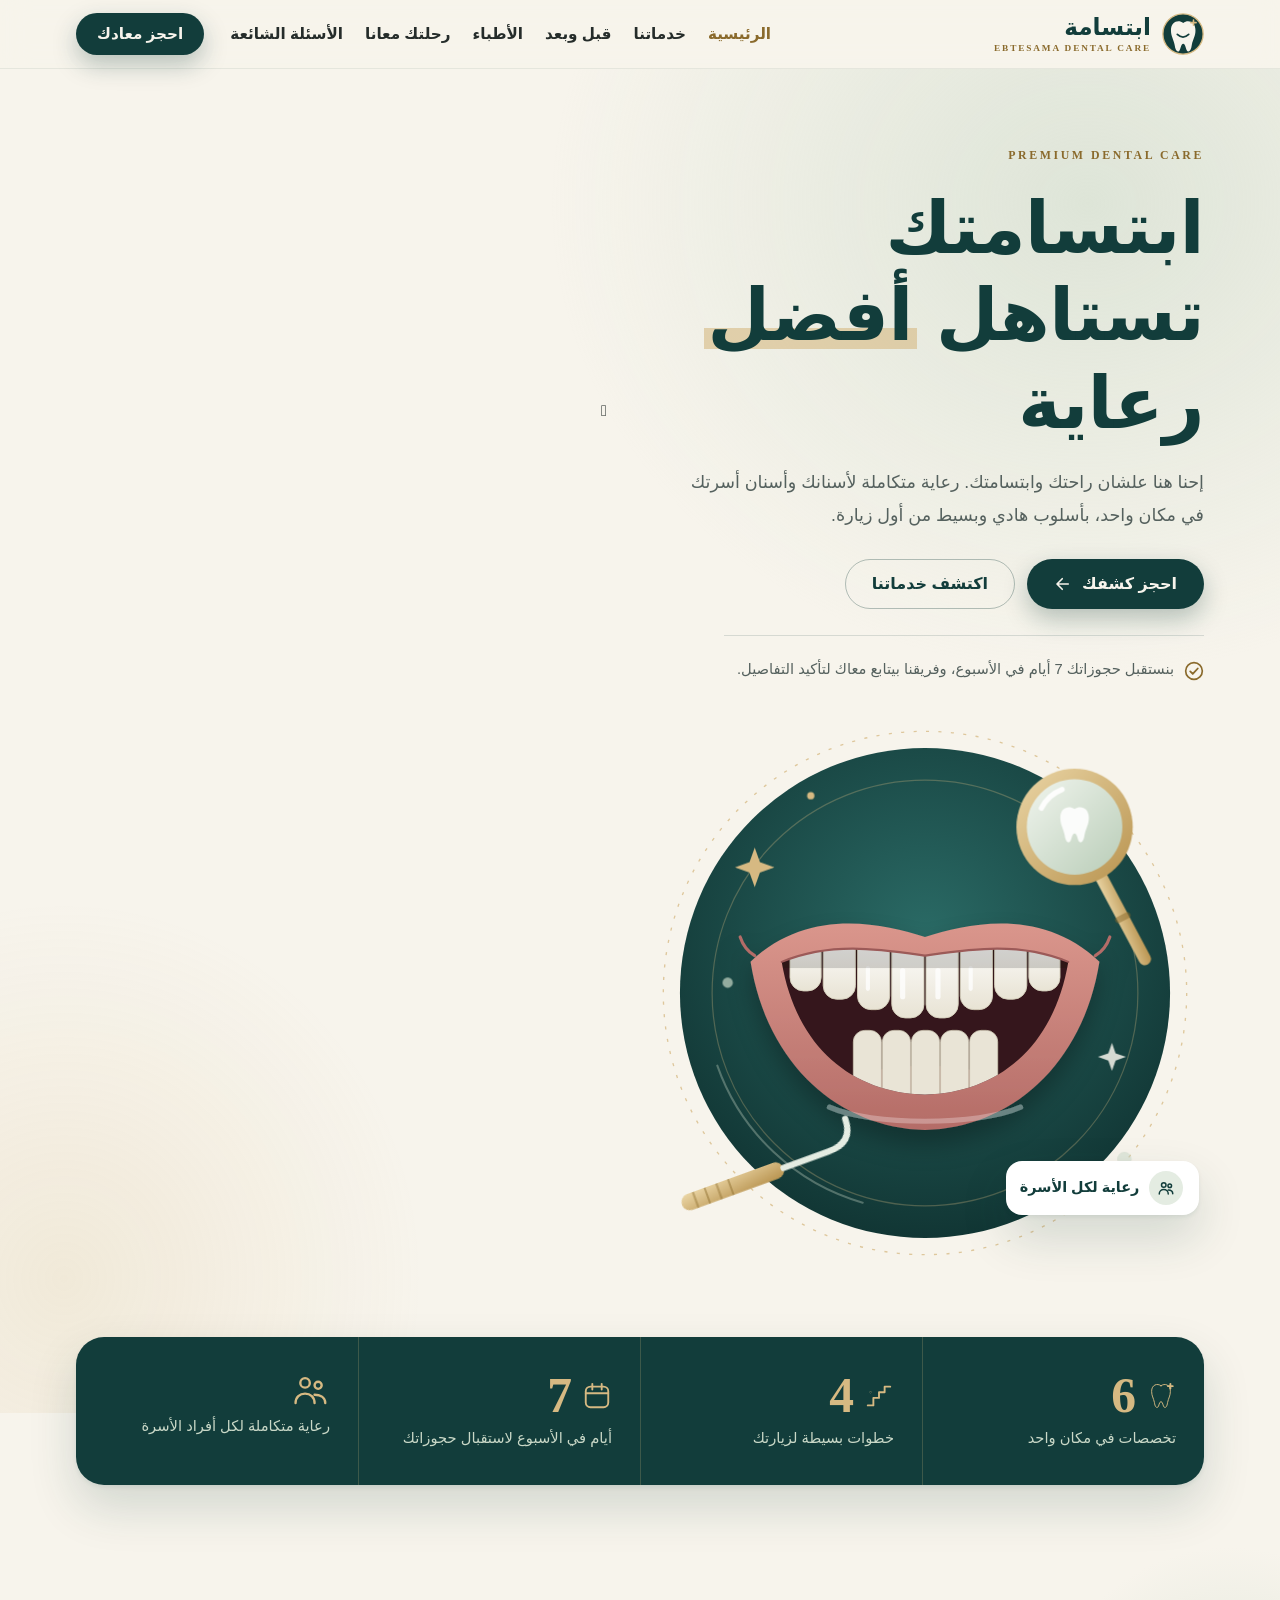
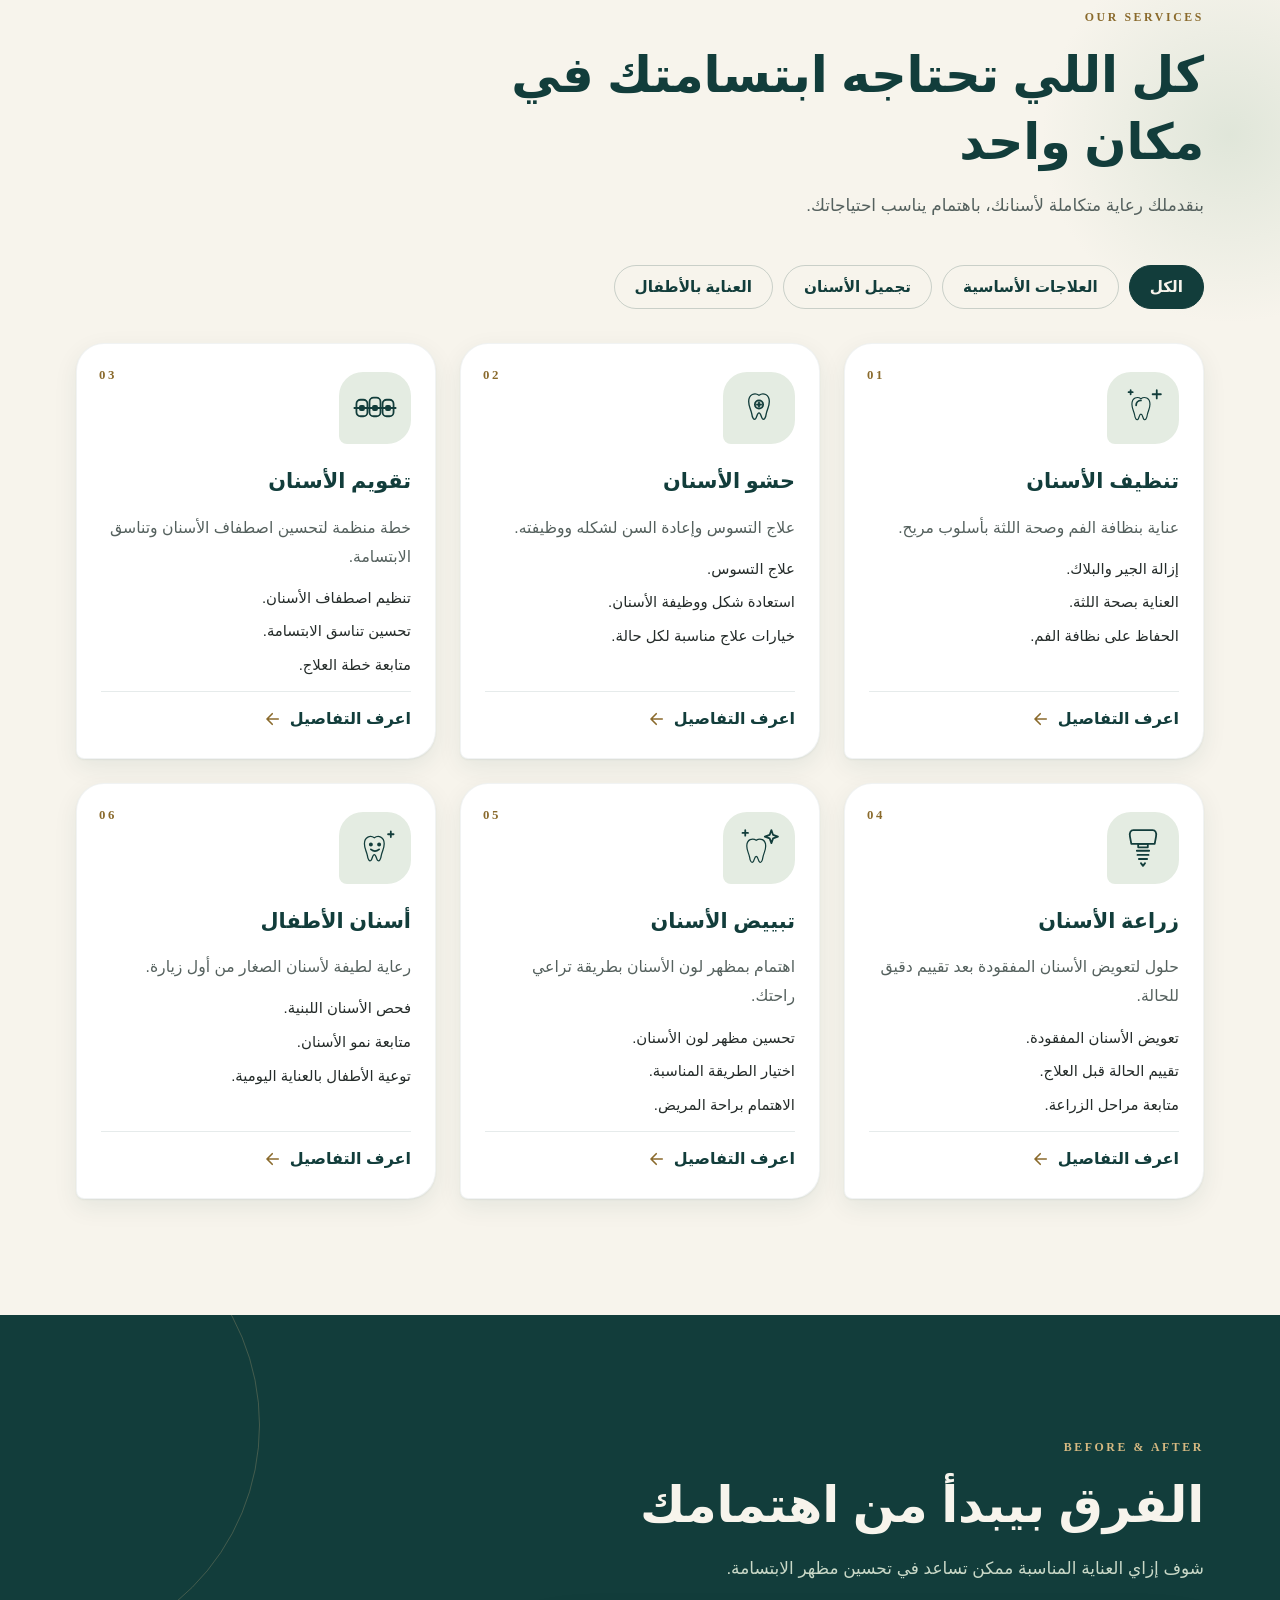
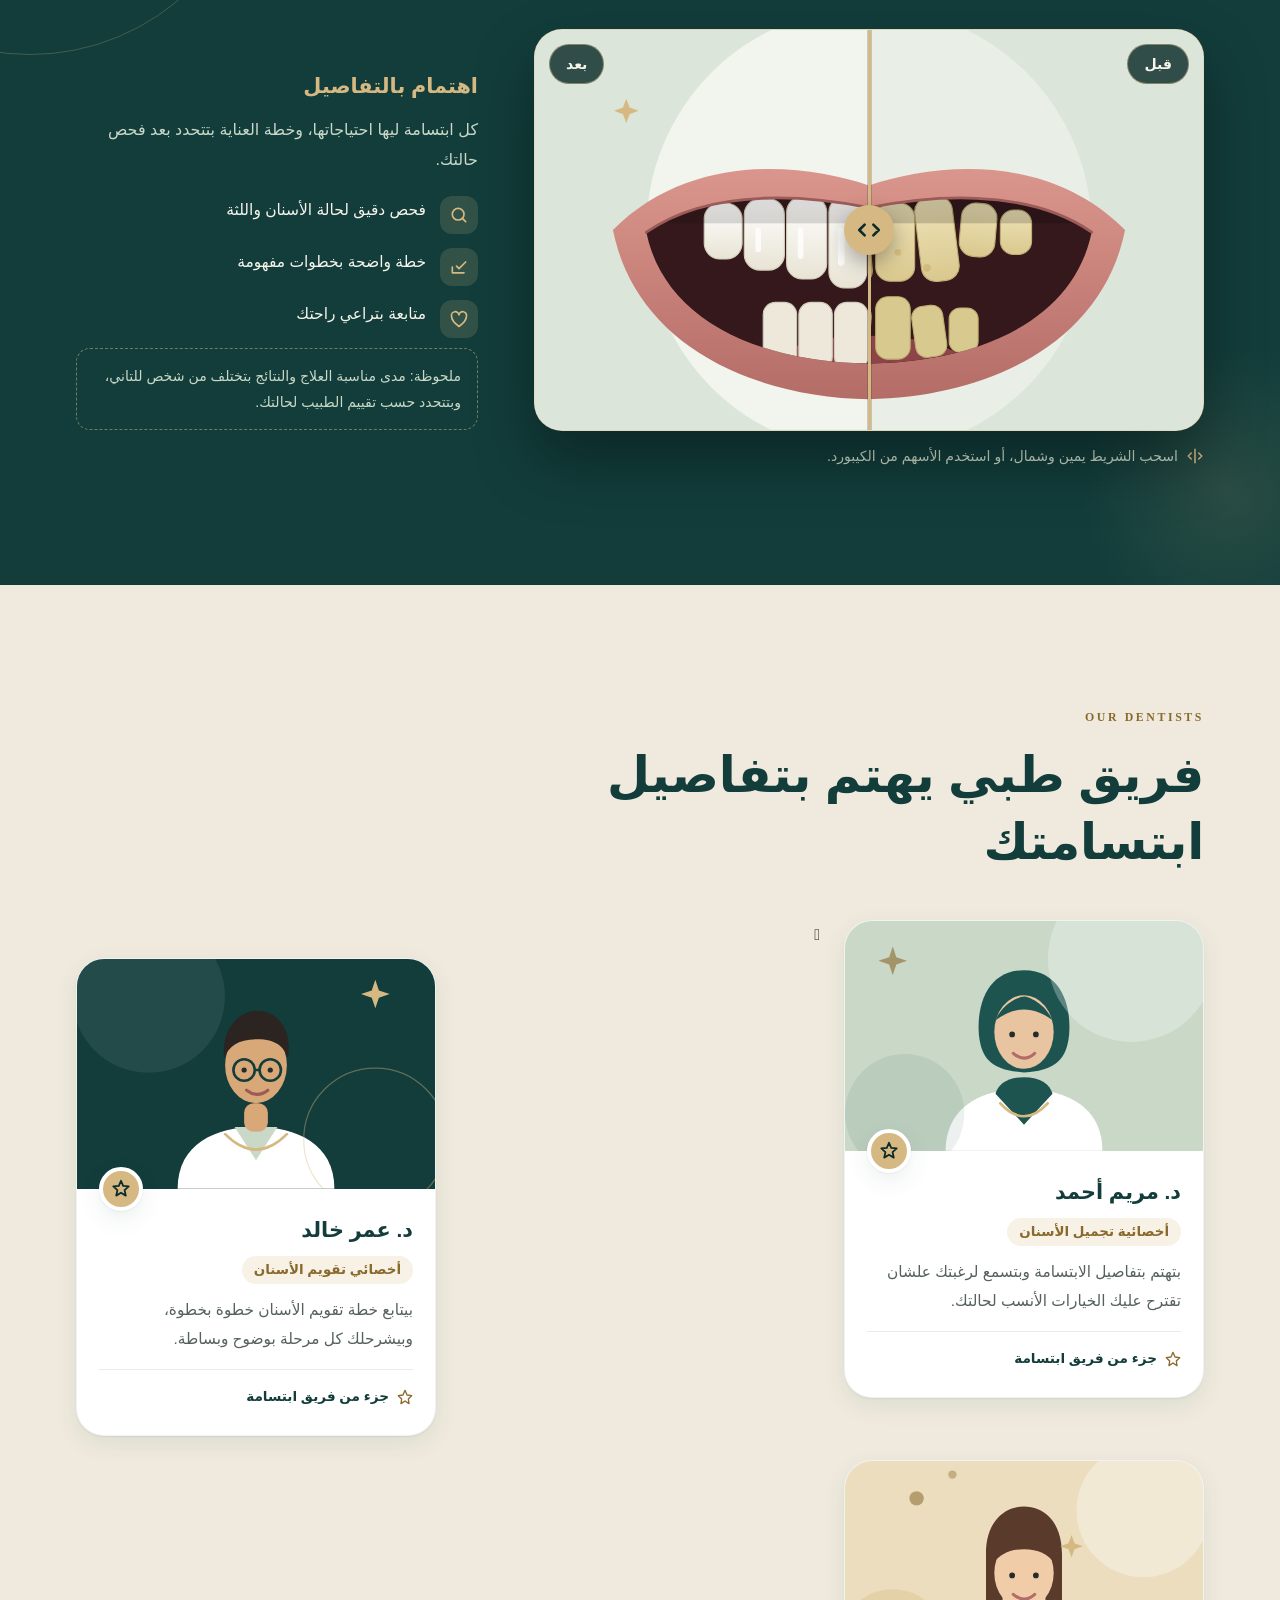
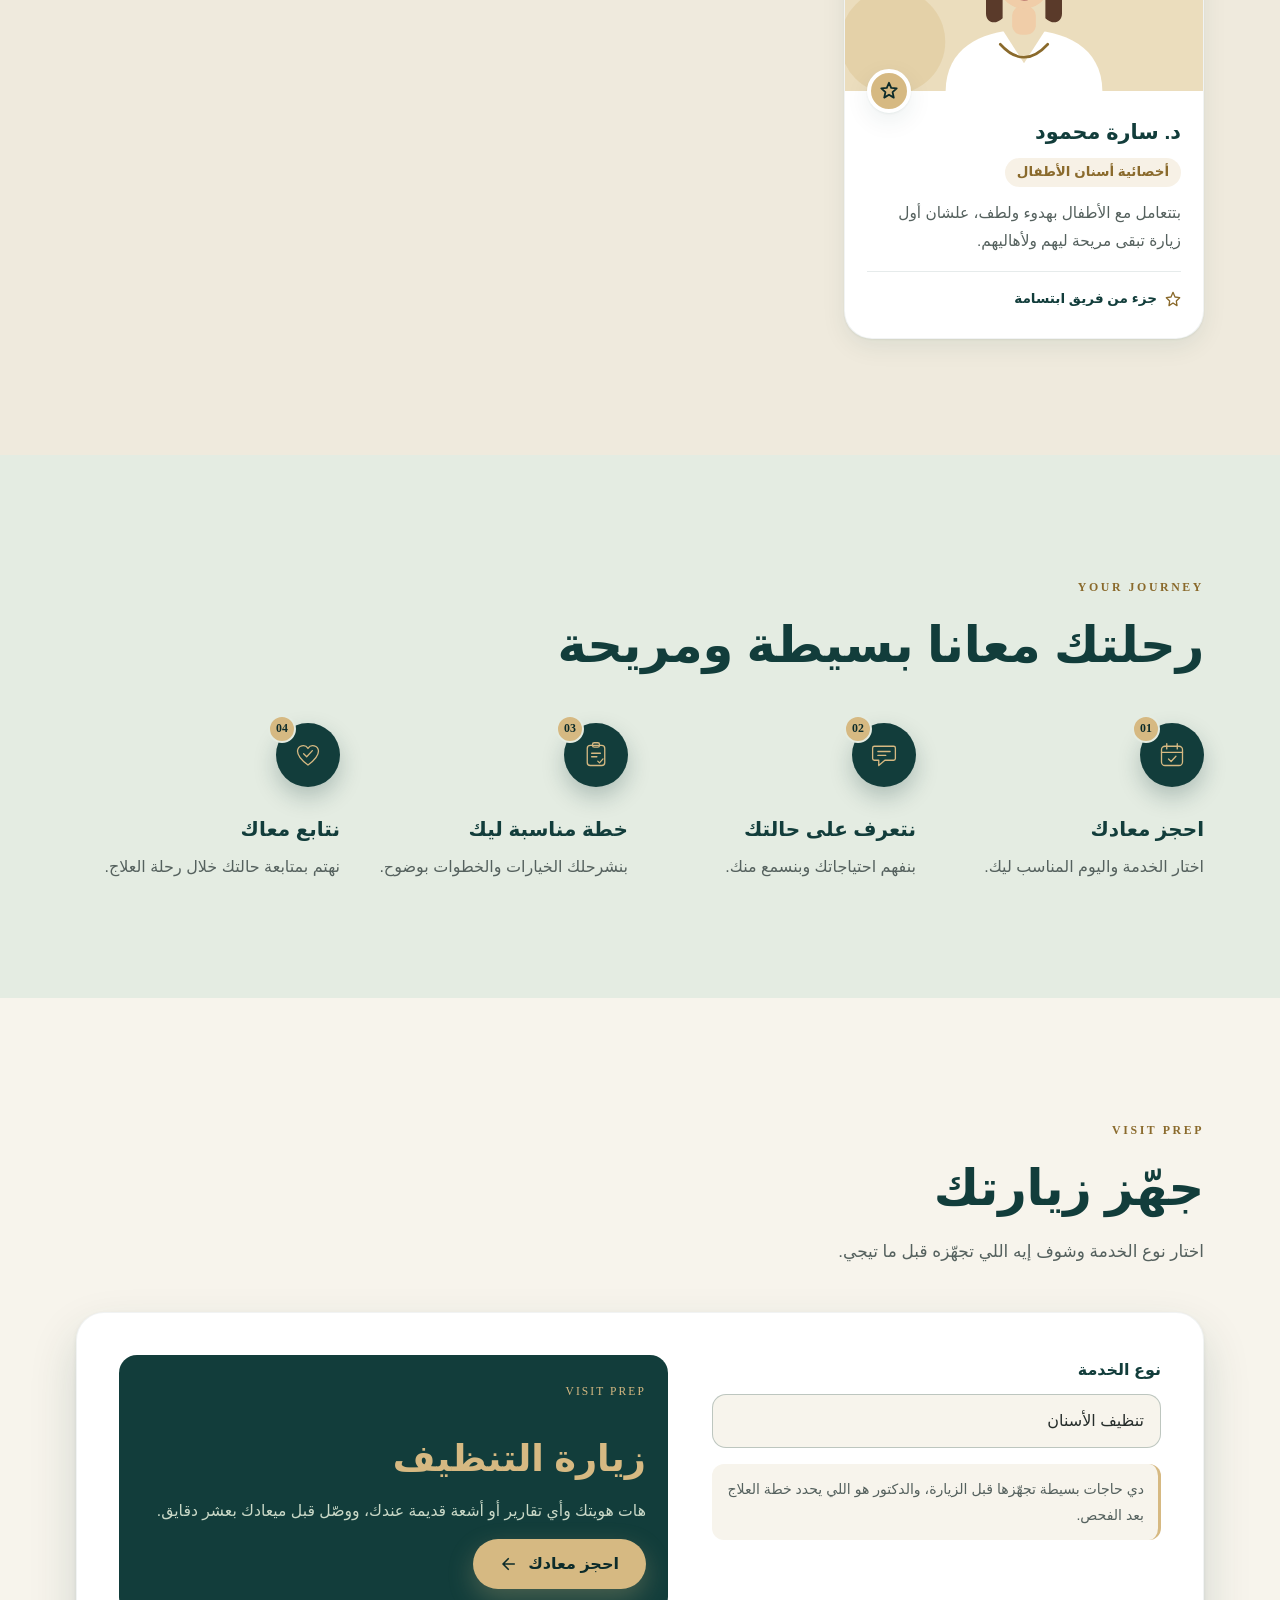
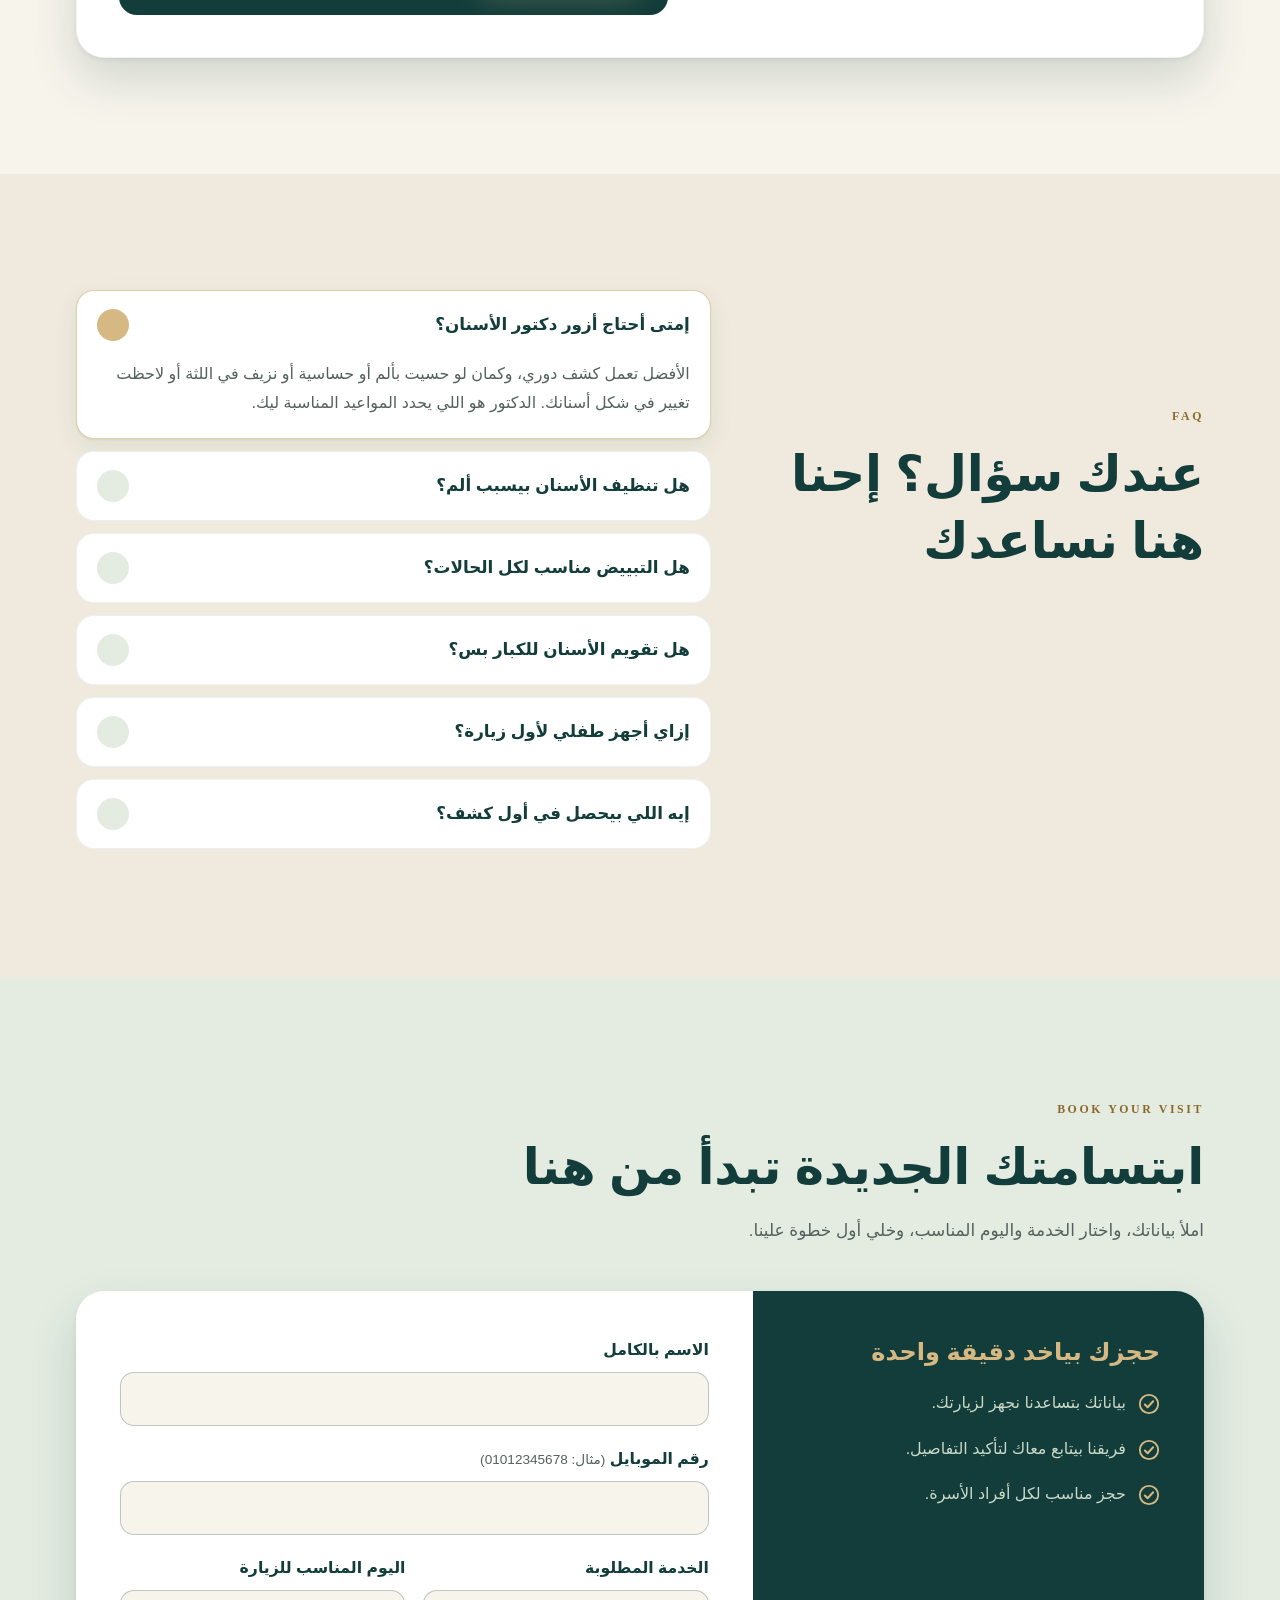
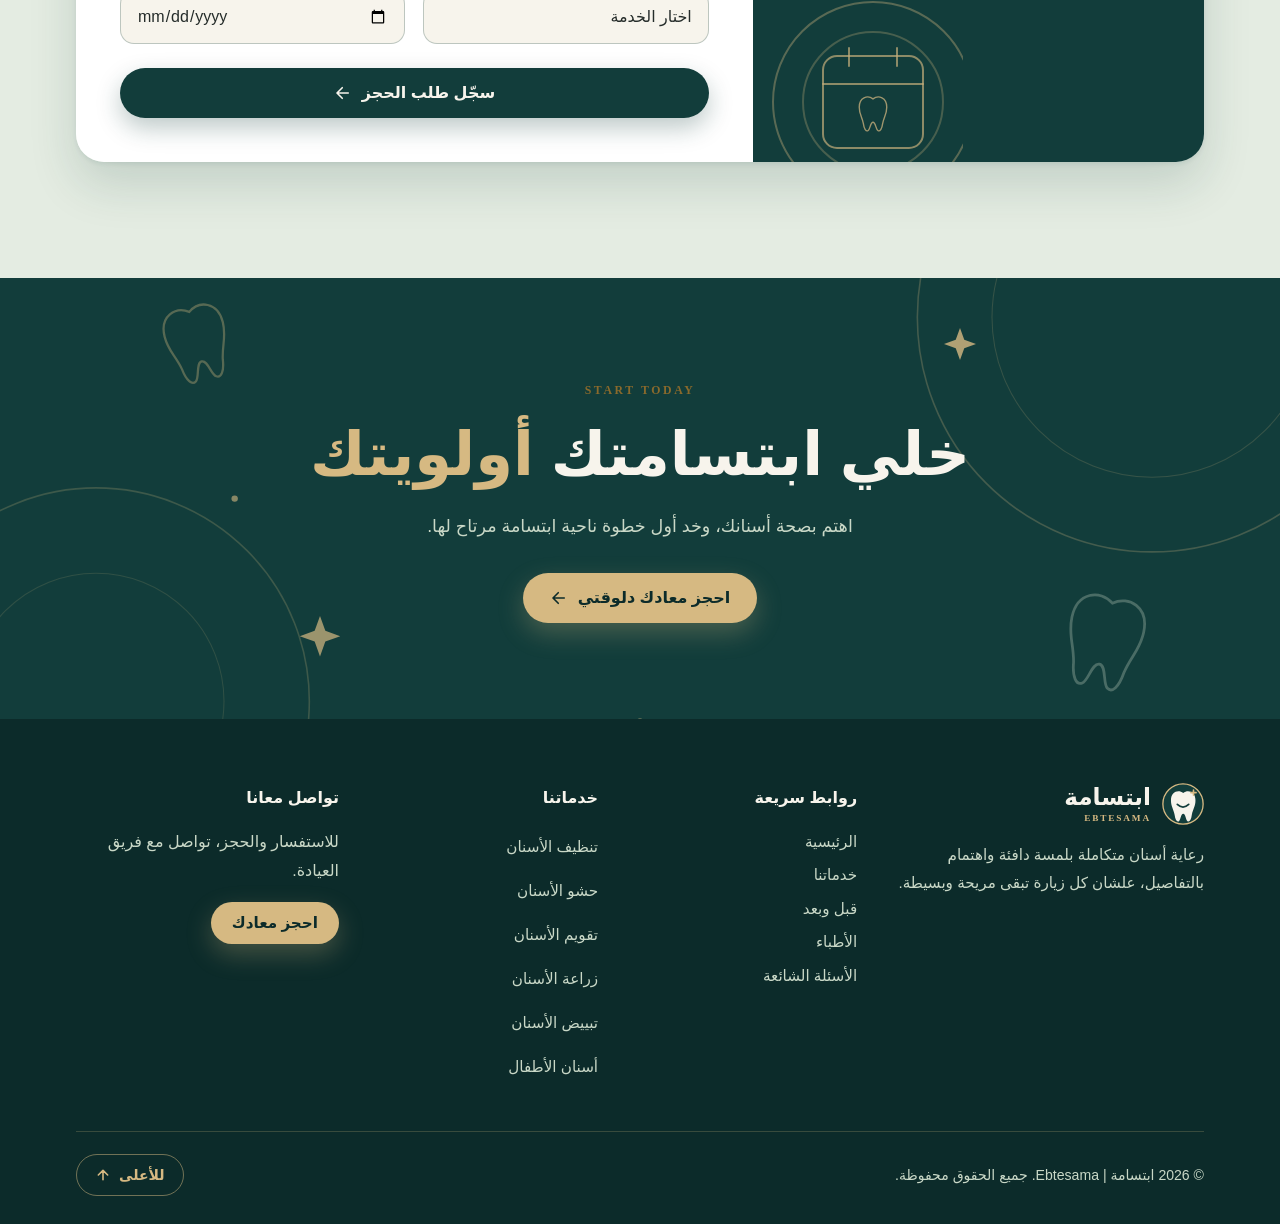
==== commit 5d8e7e12: "Update index.html" ====
--- a/dental/index.html
+++ b/dental/index.html
@@ -836,13 +836,13 @@
 <section class="section" id="planner" aria-labelledby="est-title">
 <div class="wrap">
 <div class="sec-head reveal">
-<span class="kicker">Treatment Planner</span>
-<h2 id="est-title">خطط رحلتك العلاجية</h2>
-<p>اختار نوع العلاج علشان تاخد فكرة مبدئية عن عدد الجلسات الممكن تحتاجها.</p>
+<span class="kicker">Visit Prep</span>
+<h2 id="est-title">جهّز زيارتك</h2>
+<p>اختار نوع الخدمة وشوف إيه اللي تجهّزه قبل ما تيجي.</p>
 </div>
 <div class="est reveal">
 <div>
-<label for="est-select">نوع العلاج</label>
+<label for="est-select">نوع الخدمة</label>
 <div class="sel">
 <select id="est-select">
 <option value="cleaning">تنظيف الأسنان</option>
@@ -852,10 +852,10 @@
 <option value="implant">زراعة الأسنان</option>
 </select>
 </div>
-<p class="est-hint">التقدير ده للتخطيط العام بس، وعدد الزيارات الفعلي بيعتمد على التقييم الإكلينيكي من الدكتور.</p>
+<p class="est-hint">دي حاجات بسيطة تجهّزها قبل الزيارة، والدكتور هو اللي يحدد خطة العلاج بعد الفحص.</p>
 </div>
 <div class="est-res" id="est-res" aria-live="polite">
-<small>Estimated Visits</small>
+<small>Visit Prep</small>
 <div class="dots" id="est-dots" aria-hidden="true"></div>
 <div class="est-val" id="est-val"></div>
 <p class="est-sub" id="est-sub"></p>
@@ -1091,11 +1091,11 @@
 { q: 'إيه اللي بيحصل في أول كشف؟', a: 'الدكتور بيسمع منك الأول، وبعدين يفحص أسنانك ولثتك، وممكن يطلب أشعة لو لزم الأمر. بعد كده بيشرحلك الوضع والخيارات المتاحة وخطوات الخطة المناسبة.' }
 ];
 var EST = {
-cleaning: { label: 'تنظيف الأسنان', val: '1 جلسة', sub: 'غالباً بتكفي جلسة واحدة، والدكتور بيحدد بعد الفحص لو حالتك محتاجة أكتر.', dots: ['f'], cta: 'احجز جلسة تنظيف' },
-filling: { label: 'حشو الأسنان', val: '1–2 جلسة', sub: 'بيختلف حسب عدد الأسنان ومدى التسوس، والدكتور هو اللي يحدد.', dots: ['f', 'd'], cta: 'احجز كشف للحشو' },
-whitening: { label: 'تبييض الأسنان', val: '1–2 جلسة', sub: 'بيعتمد على الطريقة المناسبة لحالتك، وبعد فحص أسنانك ولثتك.', dots: ['f', 'd'], cta: 'احجز كشف للتبييض' },
-braces: { label: 'تقويم الأسنان', val: 'جلسة تقييم، ثم متابعة دورية حسب الخطة', sub: 'بنبدأ بتقييم الحالة، وبعدها بتتحدد مواعيد المتابعة حسب خطة العلاج.', dots: ['f', 'd', 'd', 'd'], cta: 'احجز جلسة التقييم' },
-implant: { label: 'زراعة الأسنان', val: 'عدة مراحل علاجية', sub: 'ويحدد الطبيب عدد المواعيد بعد التقييم.', dots: ['f', 'd', 'd', 'd', 'd'], cta: 'احجز جلسة التقييم' }
+cleaning: { label: 'تنظيف الأسنان', val: 'زيارة التنظيف', sub: 'هات هويتك وأي تقارير أو أشعة قديمة عندك، ووصّل قبل ميعادك بعشر دقايق.', dots: [], cta: 'احجز معادك' },
+filling: { label: 'حشو الأسنان', val: 'زيارة الحشو', sub: 'قولنا لو في وجع أو حساسية بتحس بيها، وهات أي تقارير سابقة.', dots: [], cta: 'احجز معادك' },
+whitening: { label: 'تبييض الأسنان', val: 'زيارة التبييض', sub: 'جهّز أسئلتك للدكتور، وقولنا لو عندك أي حساسية.', dots: [], cta: 'احجز معادك' },
+braces: { label: 'تقويم الأسنان', val: 'زيارة التقويم', sub: 'هات أي أشعة أو صور سابقة لأسنانك لو عندك، وجهّز أسئلتك.', dots: [], cta: 'احجز معادك' },
+implant: { label: 'زراعة الأسنان', val: 'زيارة الزراعة', sub: 'هات التقارير والأشعة القديمة، وجهّز أسئلتك للدكتور.', dots: [], cta: 'احجز معادك' }
 };
 
 /* ---------- Reveal on scroll ---------- */
